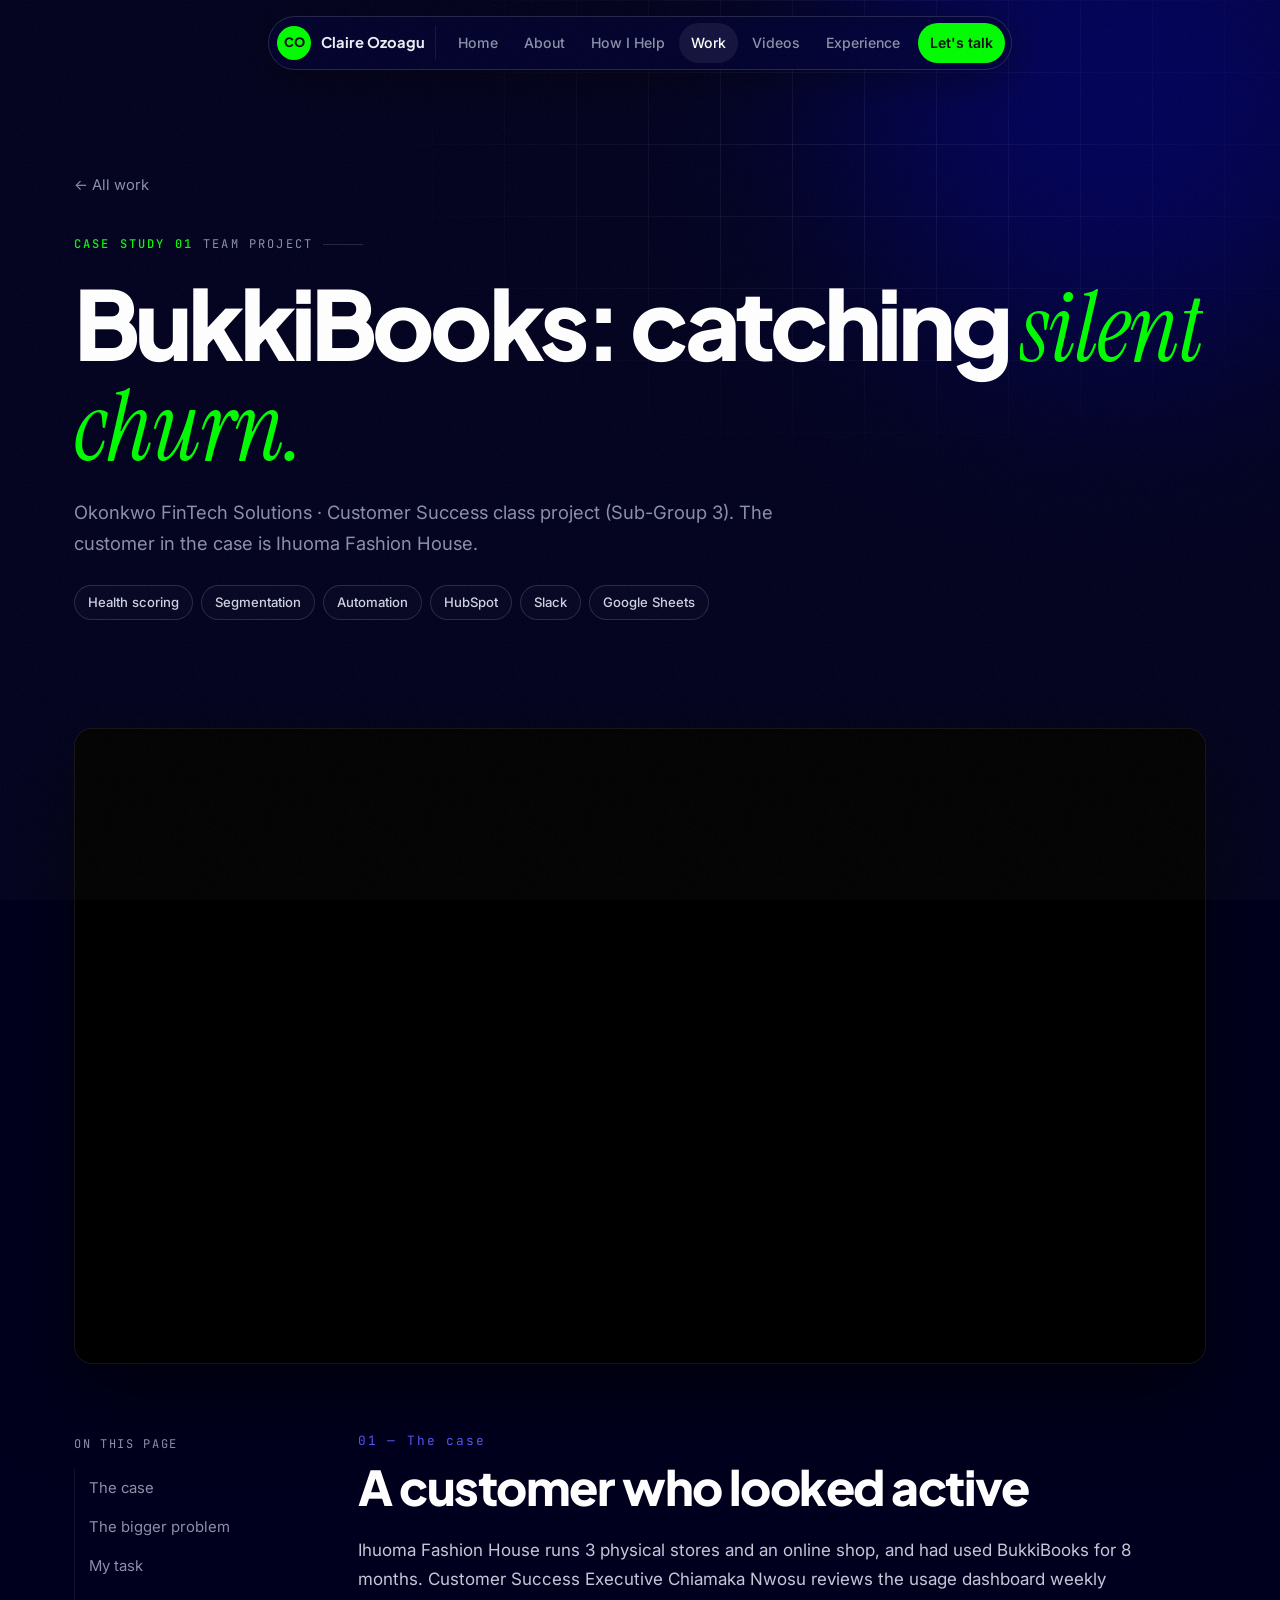
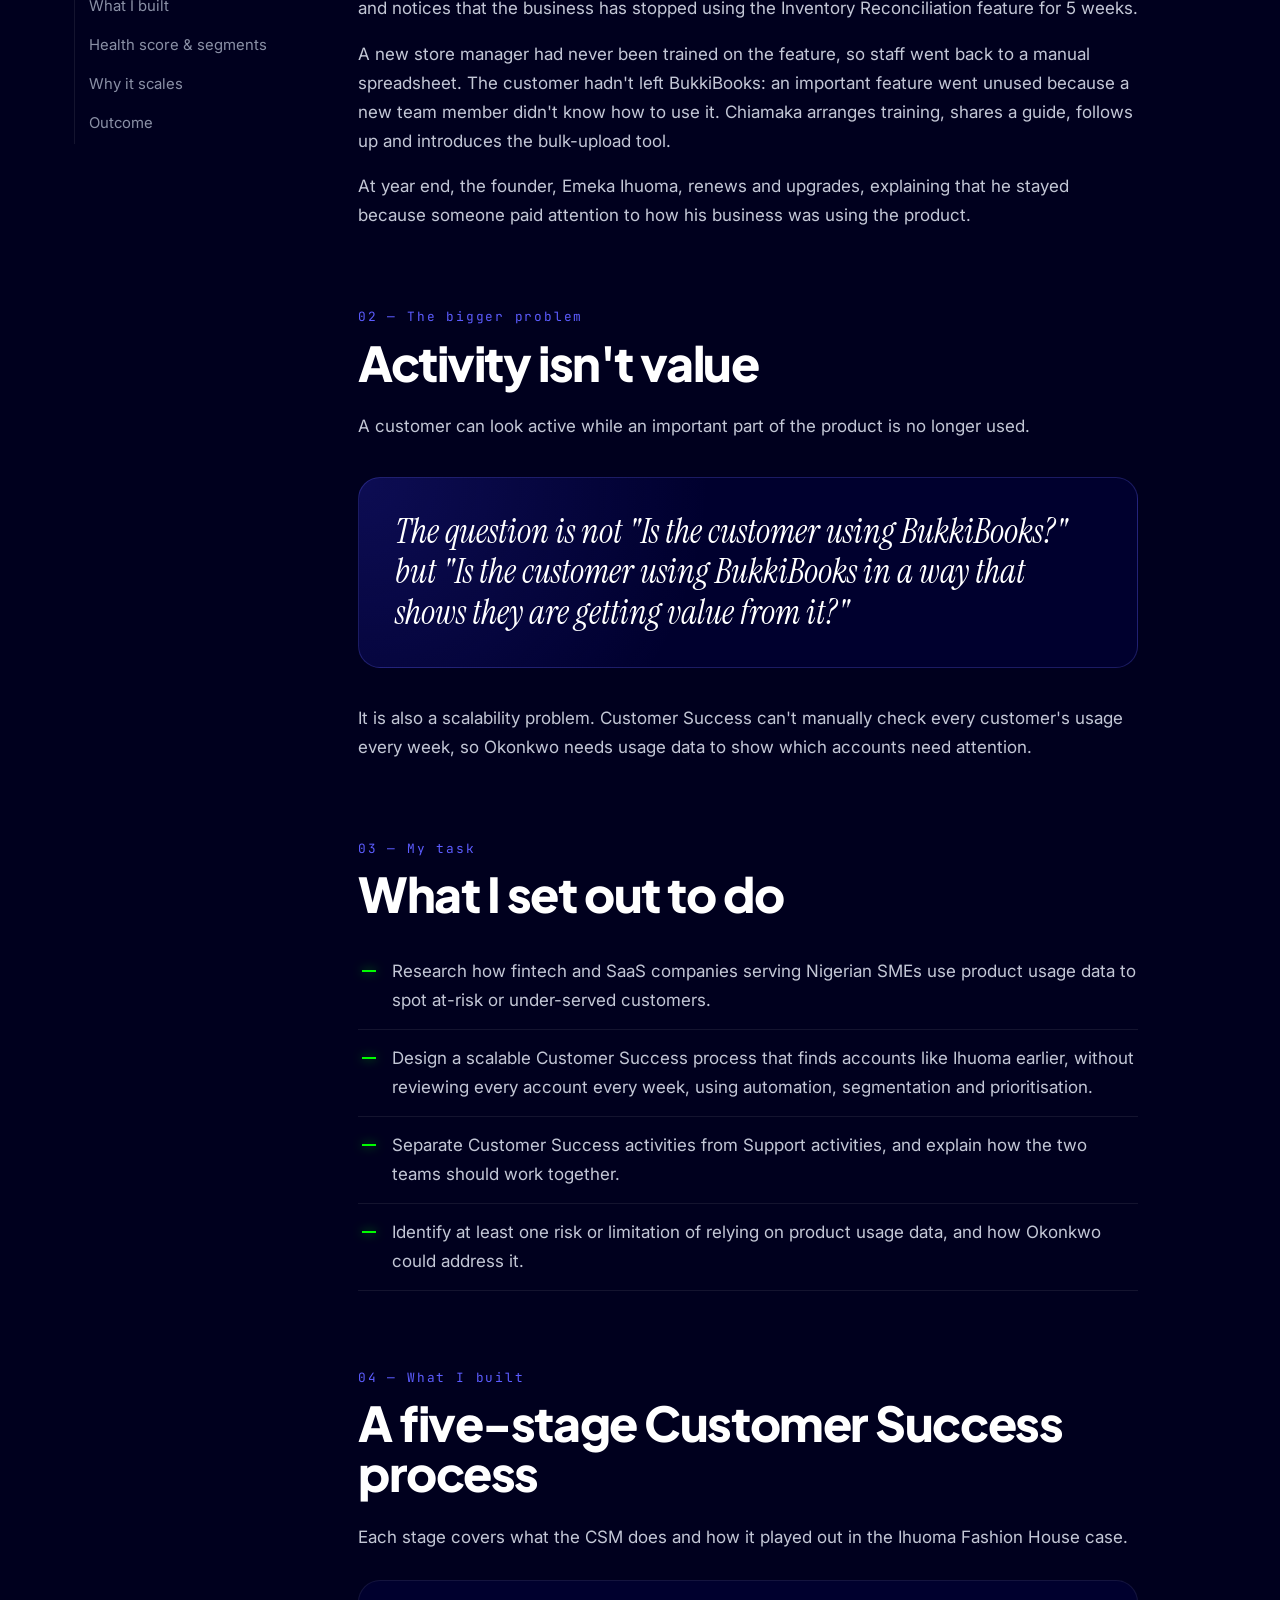
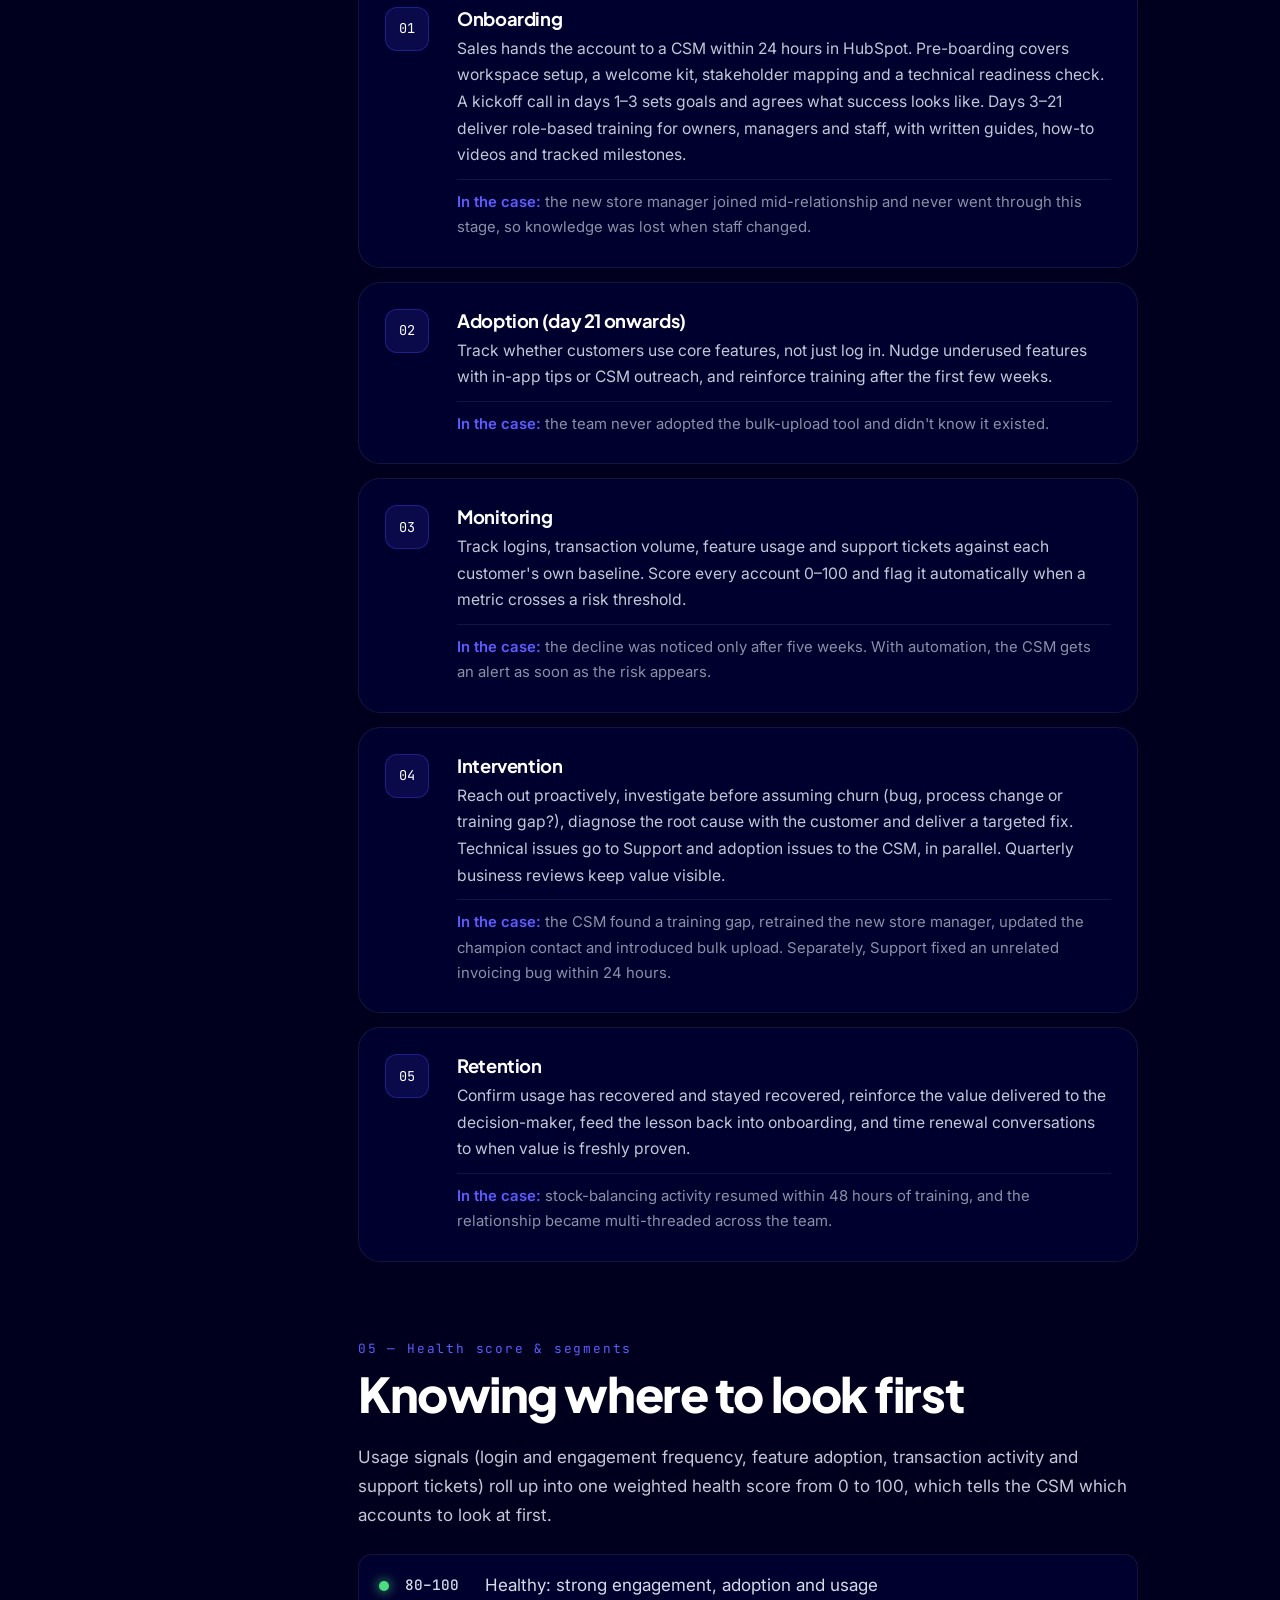
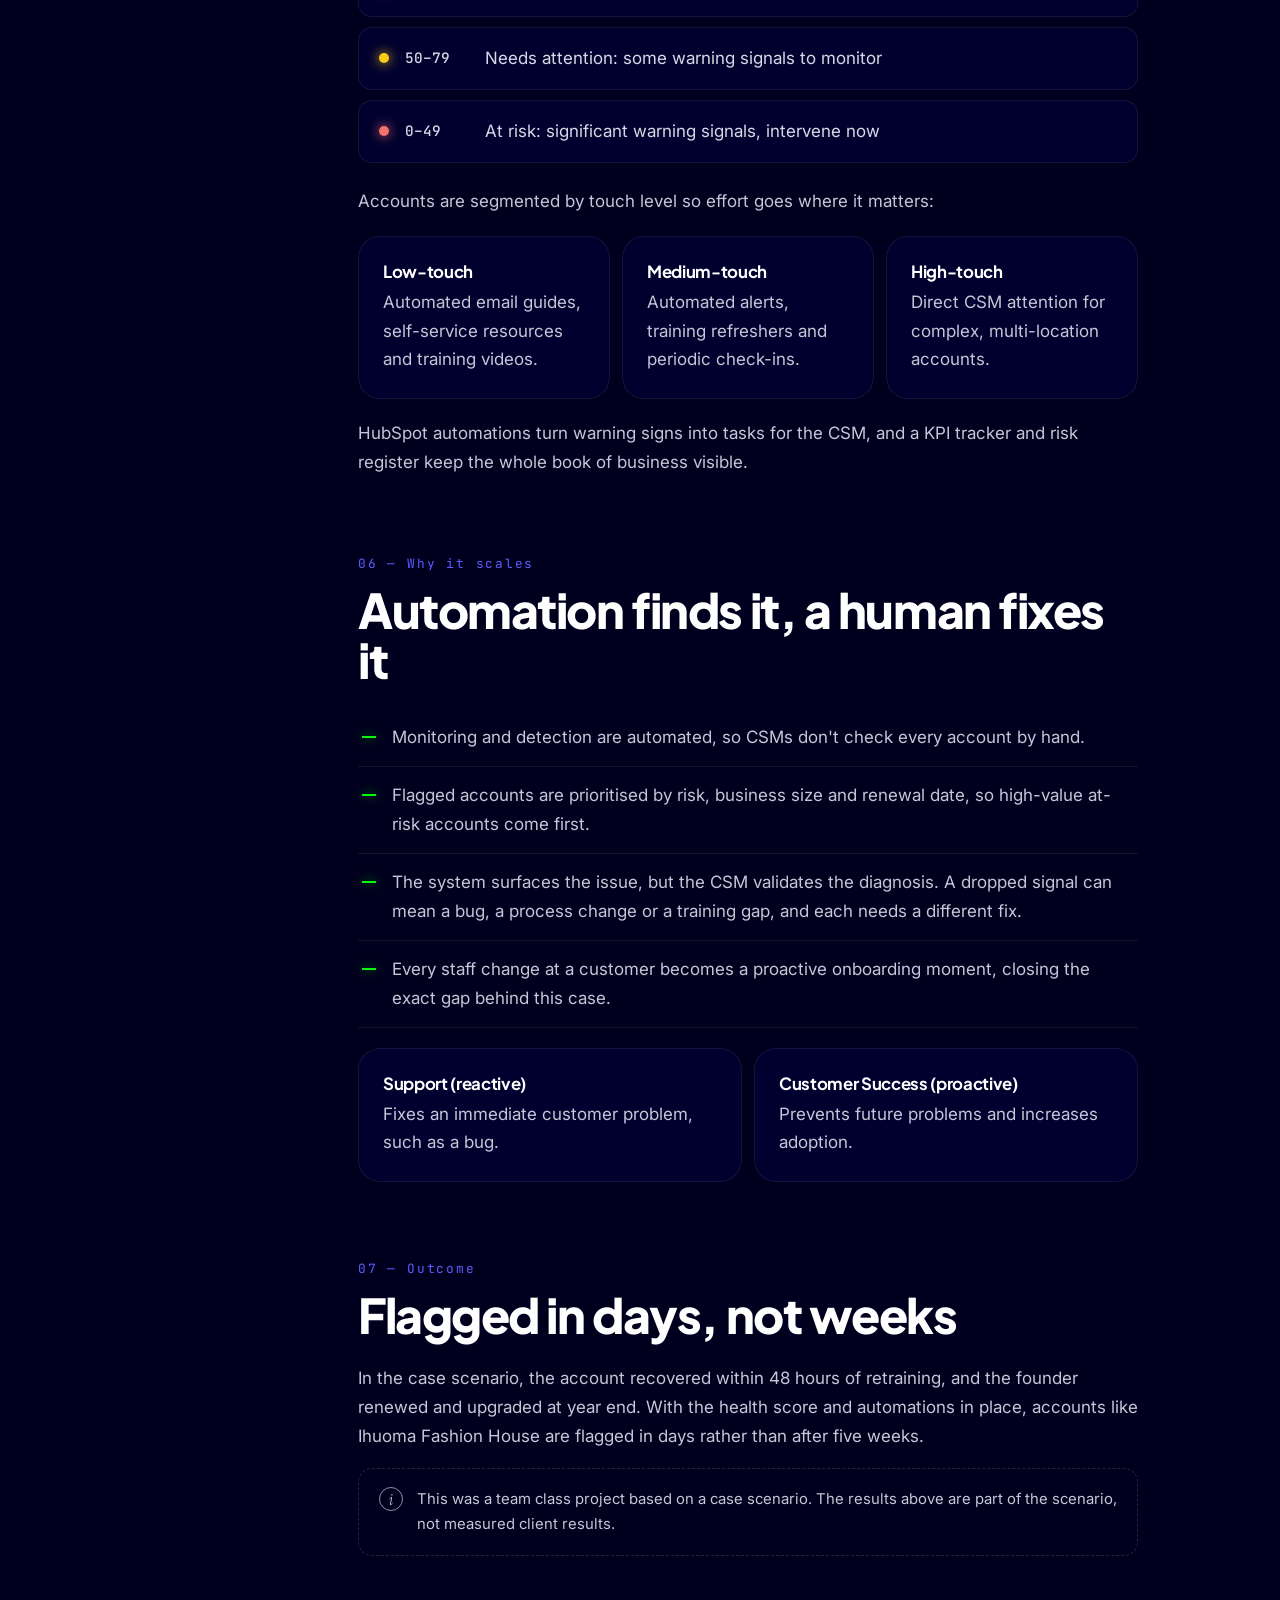
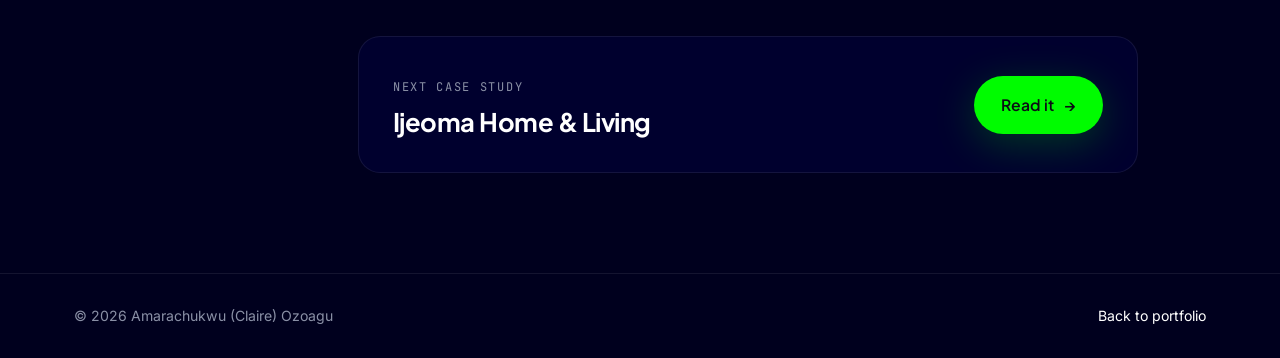
==== bukkibooks.html @ 57f70a0b "Add files via upload" ====
<!DOCTYPE html>
<html lang="en">
<head>
  <meta charset="utf-8">
  <meta name="viewport" content="width=device-width, initial-scale=1">
  <title>BukkiBooks Case Study | Claire Ozoagu</title>
  <meta name="description" content="How a weighted health score, segmentation and HubSpot automations catch silent churn earlier: a BukkiBooks Customer Success case study.">
  <meta name="theme-color" content="#00001e">
  <link rel="icon" href="data:image/svg+xml,%3Csvg xmlns='http://www.w3.org/2000/svg' viewBox='0 0 64 64'%3E%3Cdefs%3E%3ClinearGradient id='g' x1='0' x2='1'%3E%3Cstop offset='0' stop-color='%2300fc00'/%3E%3Cstop offset='1' stop-color='%2300fc00'/%3E%3C/linearGradient%3E%3C/defs%3E%3Ccircle cx='32' cy='32' r='32' fill='url(%23g)'/%3E%3Ctext x='32' y='41' font-family='Arial' font-weight='700' font-size='24' text-anchor='middle' fill='%230b0d14'%3ECO%3C/text%3E%3C/svg%3E">
  <link rel="preconnect" href="https://fonts.googleapis.com">
  <link rel="preconnect" href="https://fonts.gstatic.com" crossorigin>
  <link href="https://fonts.googleapis.com/css2?family=Inter:wght@400;500;600&family=Instrument+Serif:ital@1&family=JetBrains+Mono:wght@400;500&family=Plus+Jakarta+Sans:wght@600;700;800&display=swap" rel="stylesheet">
  <link rel="stylesheet" href="style.css">
  <script>document.documentElement.classList.add('js');</script>
</head>
<body>
<header class="site-header">
  <div class="nav-pill">
    <a class="brand" href="index.html"><span class="brand-mark">CO</span><span class="brand-name">Claire Ozoagu</span></a>
    <button class="nav-toggle" aria-label="Open menu" aria-expanded="false"><span></span><span></span><span></span></button>
    <nav class="site-nav" aria-label="Main">
      <a href="index.html#home">Home</a>
      <a href="index.html#about">About</a>
      <a href="index.html#services">How I Help</a>
      <a class="active" href="index.html#work">Work</a>
      <a href="index.html#videos">Videos</a>
      <a href="index.html#experience">Experience</a>
      <a class="nav-cta" href="index.html#contact">Let's talk</a>
    </nav>
  </div>
</header>

<main>
<section class="cs-hero">
  <div class="hero-grid"></div>
  <span class="glow blue"></span>
  <div class="container">
    <a class="back" href="index.html#work">← All work</a>
    <span class="kicker" style="display:flex"><b>Case study 01</b> Team project</span>
    <h1>BukkiBooks: catching <em>silent churn.</em></h1>
    <p class="lead">Okonkwo FinTech Solutions · Customer Success class project (Sub-Group 3). The customer in the case is Ihuoma Fashion House.</p>
    <ul class="chips"><li>Health scoring</li><li>Segmentation</li><li>Automation</li><li>HubSpot</li><li>Slack</li><li>Google Sheets</li></ul>
  </div>
</section>

<section class="cs-main">
  <div class="container">
    <div class="cs-video reveal">
      <div class="video" data-video="bukkibooks"><a href="https://drive.google.com/file/d/1_bhiPb22aqJa0HzD7v4mmFnmR2TUX2sP/view">Watch the video</a></div>
    </div>

    <div class="cs-layout">
      <aside class="cs-toc">
        <span class="mono">On this page</span>
        <a href="#case">The case</a>
        <a href="#problem">The bigger problem</a>
        <a href="#task">My task</a>
        <a href="#process">What I built</a>
        <a href="#health">Health score &amp; segments</a>
        <a href="#scale">Why it scales</a>
        <a href="#outcome">Outcome</a>
      </aside>

      <div class="cs-body">
        <section id="case" class="reveal">
          <h2><span class="n">01 — The case</span>A customer who looked active</h2>
          <p>Ihuoma Fashion House runs 3 physical stores and an online shop, and had used BukkiBooks for 8 months. Customer Success Executive Chiamaka Nwosu reviews the usage dashboard weekly and notices that the business has stopped using the Inventory Reconciliation feature for 5 weeks.</p>
          <p>A new store manager had never been trained on the feature, so staff went back to a manual spreadsheet. The customer hadn't left BukkiBooks: an important feature went unused because a new team member didn't know how to use it. Chiamaka arranges training, shares a guide, follows up and introduces the bulk-upload tool.</p>
          <p>At year end, the founder, Emeka Ihuoma, renews and upgrades, explaining that he stayed because someone paid attention to how his business was using the product.</p>
        </section>

        <section id="problem" class="reveal">
          <h2><span class="n">02 — The bigger problem</span>Activity isn't value</h2>
          <p>A customer can look active while an important part of the product is no longer used.</p>
          <div class="pull">The question is not "Is the customer using BukkiBooks?" but "Is the customer using BukkiBooks in a way that shows they are getting value from it?"</div>
          <p>It is also a scalability problem. Customer Success can't manually check every customer's usage every week, so Okonkwo needs usage data to show which accounts need attention.</p>
        </section>

        <section id="task" class="reveal">
          <h2><span class="n">03 — My task</span>What I set out to do</h2>
          <ul>
            <li>Research how fintech and SaaS companies serving Nigerian SMEs use product usage data to spot at-risk or under-served customers.</li>
            <li>Design a scalable Customer Success process that finds accounts like Ihuoma earlier, without reviewing every account every week, using automation, segmentation and prioritisation.</li>
            <li>Separate Customer Success activities from Support activities, and explain how the two teams should work together.</li>
            <li>Identify at least one risk or limitation of relying on product usage data, and how Okonkwo could address it.</li>
          </ul>
        </section>

        <section id="process" class="reveal">
          <h2><span class="n">04 — What I built</span>A five-stage Customer Success process</h2>
          <p>Each stage covers what the CSM does and how it played out in the Ihuoma Fashion House case.</p>
          <div class="steps-v">
            <div class="card"><span class="num">01</span><div>
              <h3>Onboarding</h3>
              <p>Sales hands the account to a CSM within 24 hours in HubSpot. Pre-boarding covers workspace setup, a welcome kit, stakeholder mapping and a technical readiness check. A kickoff call in days 1–3 sets goals and agrees what success looks like. Days 3–21 deliver role-based training for owners, managers and staff, with written guides, how-to videos and tracked milestones.</p>
              <p class="applied"><b>In the case:</b> the new store manager joined mid-relationship and never went through this stage, so knowledge was lost when staff changed.</p>
            </div></div>
            <div class="card"><span class="num">02</span><div>
              <h3>Adoption (day 21 onwards)</h3>
              <p>Track whether customers use core features, not just log in. Nudge underused features with in-app tips or CSM outreach, and reinforce training after the first few weeks.</p>
              <p class="applied"><b>In the case:</b> the team never adopted the bulk-upload tool and didn't know it existed.</p>
            </div></div>
            <div class="card"><span class="num">03</span><div>
              <h3>Monitoring</h3>
              <p>Track logins, transaction volume, feature usage and support tickets against each customer's own baseline. Score every account 0–100 and flag it automatically when a metric crosses a risk threshold.</p>
              <p class="applied"><b>In the case:</b> the decline was noticed only after five weeks. With automation, the CSM gets an alert as soon as the risk appears.</p>
            </div></div>
            <div class="card"><span class="num">04</span><div>
              <h3>Intervention</h3>
              <p>Reach out proactively, investigate before assuming churn (bug, process change or training gap?), diagnose the root cause with the customer and deliver a targeted fix. Technical issues go to Support and adoption issues to the CSM, in parallel. Quarterly business reviews keep value visible.</p>
              <p class="applied"><b>In the case:</b> the CSM found a training gap, retrained the new store manager, updated the champion contact and introduced bulk upload. Separately, Support fixed an unrelated invoicing bug within 24 hours.</p>
            </div></div>
            <div class="card"><span class="num">05</span><div>
              <h3>Retention</h3>
              <p>Confirm usage has recovered and stayed recovered, reinforce the value delivered to the decision-maker, feed the lesson back into onboarding, and time renewal conversations to when value is freshly proven.</p>
              <p class="applied"><b>In the case:</b> stock-balancing activity resumed within 48 hours of training, and the relationship became multi-threaded across the team.</p>
            </div></div>
          </div>
        </section>

        <section id="health" class="reveal">
          <h2><span class="n">05 — Health score &amp; segments</span>Knowing where to look first</h2>
          <p>Usage signals (login and engagement frequency, feature adoption, transaction activity and support tickets) roll up into one weighted health score from 0 to 100, which tells the CSM which accounts to look at first.</p>
          <div class="bands">
            <div class="band g"><i></i><b>80–100</b>Healthy: strong engagement, adoption and usage</div>
            <div class="band y"><i></i><b>50–79</b>Needs attention: some warning signals to monitor</div>
            <div class="band r"><i></i><b>0–49</b>At risk: significant warning signals, intervene now</div>
          </div>
          <p>Accounts are segmented by touch level so effort goes where it matters:</p>
          <div class="grid-3">
            <div class="card"><h3>Low-touch</h3><p>Automated email guides, self-service resources and training videos.</p></div>
            <div class="card"><h3>Medium-touch</h3><p>Automated alerts, training refreshers and periodic check-ins.</p></div>
            <div class="card"><h3>High-touch</h3><p>Direct CSM attention for complex, multi-location accounts.</p></div>
          </div>
          <p>HubSpot automations turn warning signs into tasks for the CSM, and a KPI tracker and risk register keep the whole book of business visible.</p>
        </section>

        <section id="scale" class="reveal">
          <h2><span class="n">06 — Why it scales</span>Automation finds it, a human fixes it</h2>
          <ul>
            <li>Monitoring and detection are automated, so CSMs don't check every account by hand.</li>
            <li>Flagged accounts are prioritised by risk, business size and renewal date, so high-value at-risk accounts come first.</li>
            <li>The system surfaces the issue, but the CSM validates the diagnosis. A dropped signal can mean a bug, a process change or a training gap, and each needs a different fix.</li>
            <li>Every staff change at a customer becomes a proactive onboarding moment, closing the exact gap behind this case.</li>
          </ul>
          <div class="grid-3">
            <div class="card"><h3>Support (reactive)</h3><p>Fixes an immediate customer problem, such as a bug.</p></div>
            <div class="card"><h3>Customer Success (proactive)</h3><p>Prevents future problems and increases adoption.</p></div>
          </div>
        </section>

        <section id="outcome" class="reveal">
          <h2><span class="n">07 — Outcome</span>Flagged in days, not weeks</h2>
          <p>In the case scenario, the account recovered within 48 hours of retraining, and the founder renewed and upgraded at year end. With the health score and automations in place, accounts like Ihuoma Fashion House are flagged in days rather than after five weeks.</p>
          <p class="honest">This was a team class project based on a case scenario. The results above are part of the scenario, not measured client results.</p>
        </section>

        <a class="card next reveal" href="ijeoma-home-and-living.html">
          <div><span class="mono">Next case study</span><h3>Ijeoma Home &amp; Living</h3></div>
          <span class="btn btn-primary">Read it <span class="arrow">→</span></span>
        </a>
      </div>
    </div>
  </div>
</section>
</main>

<footer class="site-footer" style="margin-top:100px">
  <div class="container">
    <span>© <span id="year">2026</span> Amarachukwu (Claire) Ozoagu</span>
    <a href="index.html">Back to portfolio</a>
  </div>
</footer>
<script src="config.js"></script>
<script src="site.js"></script>
</body>
</html>
---- style.css ----
/* Claire Ozoagu — Customer Success portfolio
   Design: "Midnight Editorial" — dark only, royal blue glow with lemon green accents, editorial serif accents */

:root {
  --bg: #00001e;
  --surface: #00002e;
  --raised: #00003d;
  --royal: #0000b0;
  --navy: #000070;
  --line: rgba(255, 255, 255, 0.08);
  --line-strong: rgba(255, 255, 255, 0.14);
  --text: #eceef5;
  --muted: #8a90a6;
  --blue: #5c5cff;
  --lime: #00fc00;
  --lime-deep: #00fc00;
  --green: #4ade80;
  --grad: linear-gradient(100deg, #00fc00 0%, #00fc00 100%);
  --grad-line: linear-gradient(90deg, #5c5cff, #00fc00);
  --radius: 22px;
  --max: 1180px;
  --sans: "Plus Jakarta Sans", system-ui, -apple-system, "Segoe UI", sans-serif;
  --serif: "Instrument Serif", Georgia, serif;
  --body: "Inter", system-ui, -apple-system, "Segoe UI", sans-serif;
  --mono: "JetBrains Mono", ui-monospace, monospace;
}

* { box-sizing: border-box; }
html { scroll-behavior: smooth; scroll-padding-top: 96px; background: var(--bg); }
body {
  margin: 0; background: var(--bg); color: var(--text);
  font-family: var(--body); font-size: 17px; line-height: 1.7;
  -webkit-font-smoothing: antialiased; overflow-x: hidden;
}
/* film grain */
body::after {
  content: ""; position: fixed; inset: 0; pointer-events: none; z-index: 100; opacity: .05;
  background-image: url("data:image/svg+xml,%3Csvg xmlns='http://www.w3.org/2000/svg' width='160' height='160'%3E%3Cfilter id='n'%3E%3CfeTurbulence type='fractalNoise' baseFrequency='.9' numOctaves='3' stitchTiles='stitch'/%3E%3C/filter%3E%3Crect width='100%25' height='100%25' filter='url(%23n)'/%3E%3C/svg%3E");
}
img { max-width: 100%; display: block; }
a { color: inherit; }
::selection { background: rgba(70,70,255,.45); color: #fff; }
h1, h2, h3, h4 { font-family: var(--sans); color: #fff; margin: 0 0 .5em; letter-spacing: -0.03em; line-height: 1.05; font-weight: 800; }
h2 { font-size: clamp(2.3rem, 5.2vw, 4.2rem); }
h3 { font-size: 1.3rem; letter-spacing: -0.02em; line-height: 1.25; font-weight: 700; }
p { margin: 0 0 1em; }
em, .serif { font-family: var(--serif); font-style: italic; font-weight: 400; letter-spacing: -0.01em; }
h1 em, h2 em, .grad {
  background: var(--grad); -webkit-background-clip: text; background-clip: text; color: transparent;
  padding-right: .06em;
}
.container { width: 100%; max-width: var(--max); margin: 0 auto; padding: 0 24px; }
.section { padding: 120px 0; position: relative; }
.kicker {
  display: inline-flex; align-items: center; gap: 10px; font-family: var(--mono); font-size: .75rem;
  letter-spacing: .18em; text-transform: uppercase; color: var(--muted); margin-bottom: 22px;
}
.kicker b { color: var(--lime); font-weight: 500; }
.kicker::after { content: ""; width: 40px; height: 1px; background: var(--line-strong); }
.lead { font-size: 1.15rem; color: var(--muted); max-width: 640px; }
.section-head { margin-bottom: 56px; }
.skip { position: absolute; left: -999px; }
.skip:focus { left: 16px; top: 16px; background: #fff; color: #000; padding: 8px 12px; z-index: 200; }

/* glows */
.glow { position: absolute; border-radius: 50%; filter: blur(110px); pointer-events: none; z-index: 0; opacity: .55; }
.glow.blue { background: #0000b0; }
.glow.violet { background: #000070; }
.section > .container, .hero > .container, .cs-hero > .container { position: relative; z-index: 1; }

/* ---------- Nav (floating pill) ---------- */
.site-header { position: fixed; top: 16px; left: 0; right: 0; z-index: 60; pointer-events: none; }
.nav-pill {
  pointer-events: auto; margin: 0 auto; width: max-content; max-width: calc(100% - 32px);
  display: flex; align-items: center; gap: 6px; padding: 6px 6px 6px 8px;
  background: rgba(0, 0, 46, .72); backdrop-filter: blur(16px) saturate(140%); -webkit-backdrop-filter: blur(16px) saturate(140%);
  border: 1px solid var(--line-strong); border-radius: 999px; box-shadow: 0 10px 40px rgba(0,0,0,.4);
}
.brand { display: flex; align-items: center; gap: 10px; text-decoration: none; padding-right: 10px; margin-right: 4px; border-right: 1px solid var(--line); }
.brand-mark {
  width: 34px; height: 34px; border-radius: 50%; background: var(--grad); color: #0b0d14;
  display: grid; place-items: center; font-family: var(--sans); font-weight: 800; font-size: .8rem; letter-spacing: 0;
}
.brand-name { font-family: var(--sans); font-weight: 700; font-size: .92rem; white-space: nowrap; }
.site-nav { display: flex; align-items: center; gap: 2px; }
.site-nav a {
  text-decoration: none; color: var(--muted); font-size: .88rem; font-weight: 500; padding: 8px 12px; border-radius: 999px;
  transition: color .2s, background .2s; white-space: nowrap;
}
.site-nav a:hover { color: #fff; }
.site-nav a.active { color: #fff; background: rgba(255,255,255,.07); }
.site-nav a.nav-cta { background: var(--grad); color: #0b0d14; font-weight: 600; margin-left: 4px; }
.nav-toggle { display: none; background: none; border: 0; color: #fff; padding: 8px 10px; cursor: pointer; }
.nav-toggle span { display: block; width: 20px; height: 1.5px; background: #fff; margin: 5px 0; transition: transform .25s, opacity .25s; }
.nav-toggle[aria-expanded="true"] span:nth-child(1) { transform: translateY(6.5px) rotate(45deg); }
.nav-toggle[aria-expanded="true"] span:nth-child(2) { opacity: 0; }
.nav-toggle[aria-expanded="true"] span:nth-child(3) { transform: translateY(-6.5px) rotate(-45deg); }

@media (max-width: 1020px) {
  .nav-pill { width: calc(100% - 32px); justify-content: space-between; }
  .brand { border-right: 0; }
  .nav-toggle { display: block; }
  .site-nav {
    position: fixed; inset: 0; z-index: -1; background: rgba(0,0,30,.97);
    flex-direction: column; align-items: flex-start; justify-content: center; gap: 4px; padding: 90px 32px 40px;
    opacity: 0; visibility: hidden; transition: opacity .25s, visibility .25s;
  }
  .site-nav.open { opacity: 1; visibility: visible; }
  .site-nav a { font-family: var(--sans); font-size: 1.9rem; font-weight: 700; color: #fff; padding: 6px 0; letter-spacing: -0.02em; }
  .site-nav a.active { background: none; }
  .site-nav a.nav-cta { margin: 20px 0 0; font-size: 1.05rem; padding: 14px 26px; }
}

/* ---------- Buttons ---------- */
.btn {
  display: inline-flex; align-items: center; gap: 10px; padding: 15px 26px; border-radius: 999px;
  font-family: var(--sans); font-weight: 600; font-size: .98rem; text-decoration: none; cursor: pointer;
  transition: transform .2s, box-shadow .25s, background .25s, border-color .25s; border: 1px solid transparent;
}
.btn:hover { transform: translateY(-2px); }
.btn-primary { background: var(--grad); color: #0b0d14; box-shadow: 0 10px 40px rgba(0,252,0,.22); }
.btn-primary:hover { box-shadow: 0 14px 50px rgba(0,252,0,.38); }
.btn-ghost { border-color: var(--line-strong); color: #fff; background: rgba(255,255,255,.03); }
.btn-ghost:hover { border-color: rgba(255,255,255,.35); background: rgba(255,255,255,.06); }
.btn .arrow { transition: transform .2s; }
.btn:hover .arrow { transform: translateX(3px); }
.btn-row { display: flex; flex-wrap: wrap; gap: 12px; }

/* ---------- Glass card ---------- */
.card {
  position: relative; background: var(--surface); border: 1px solid var(--line); border-radius: var(--radius);
  padding: 30px; overflow: hidden; isolation: isolate; transition: border-color .3s, transform .3s;
}
.card::before { /* spotlight that follows the mouse */
  content: ""; position: absolute; inset: 0; z-index: -1; opacity: 0; transition: opacity .3s;
  background: radial-gradient(420px circle at var(--mx, 50%) var(--my, 50%), rgba(70,70,255,.13), transparent 60%);
}
.card:hover::before { opacity: 1; }
.card:hover { border-color: rgba(110,110,255,.28); }
.card p { color: var(--muted); }
.card p:last-child { margin-bottom: 0; }
.mono { font-family: var(--mono); font-size: .75rem; letter-spacing: .14em; text-transform: uppercase; color: var(--muted); }

/* ---------- Hero ---------- */
.hero { min-height: 100vh; display: flex; align-items: center; padding: 150px 0 90px; position: relative; overflow: hidden; }
.hero .glow.blue { width: 620px; height: 620px; top: -160px; right: -120px; opacity: .45; }
.hero .glow.violet { width: 460px; height: 460px; bottom: -200px; left: -160px; opacity: .3; }
.hero-grid {
  position: absolute; inset: 0; z-index: 0; pointer-events: none;
  background-image: linear-gradient(var(--line) 1px, transparent 1px), linear-gradient(90deg, var(--line) 1px, transparent 1px);
  background-size: 72px 72px;
  mask-image: radial-gradient(ellipse 70% 60% at 50% 35%, #000 20%, transparent 75%);
  -webkit-mask-image: radial-gradient(ellipse 70% 60% at 50% 35%, #000 20%, transparent 75%);
}
.status {
  display: inline-flex; align-items: center; gap: 10px; padding: 7px 16px 7px 12px; border-radius: 999px;
  border: 1px solid var(--line-strong); background: rgba(255,255,255,.03); font-size: .88rem; color: var(--text); margin-bottom: 34px;
}
.status i { width: 8px; height: 8px; border-radius: 50%; background: var(--lime); animation: pulse 2.2s infinite; }
@keyframes pulse { 0% { box-shadow: 0 0 0 0 rgba(0,252,0,.55); } 70% { box-shadow: 0 0 0 10px rgba(0,252,0,0); } 100% { box-shadow: 0 0 0 0 rgba(0,252,0,0); } }
.hero .first-name { font-family: var(--mono); font-size: .8rem; letter-spacing: .3em; text-transform: uppercase; color: var(--muted); display: block; margin-bottom: 10px; }
.hero h1 { font-size: clamp(3.4rem, 10vw, 8rem); letter-spacing: -0.05em; line-height: .92; margin-bottom: 28px; }
.hero .role { font-family: var(--sans); font-weight: 600; color: #fff; font-size: clamp(1rem, 2vw, 1.2rem); margin-bottom: 18px; }
.hero .role span { color: var(--muted); font-weight: 400; margin: 0 8px; }
.hero .headline { font-family: var(--sans); font-size: clamp(1.4rem, 3vw, 2.2rem); font-weight: 600; letter-spacing: -0.025em; line-height: 1.2; color: #d6d9e6; max-width: 820px; margin-bottom: 40px; }
.hero .headline em { font-size: 1.08em; background: var(--grad); -webkit-background-clip: text; background-clip: text; color: transparent; }
.hero-stats { margin-top: 80px; display: grid; grid-template-columns: repeat(4, 1fr); border-top: 1px solid var(--line); }
.hero-stats div { padding: 24px 20px 0 0; }
.hero-stats b { font-family: var(--sans); font-size: 2rem; font-weight: 800; letter-spacing: -0.03em; display: block; color: #fff; }
.hero-stats span { color: var(--muted); font-size: .9rem; line-height: 1.4; display: block; }
@media (max-width: 760px) { .hero-stats { grid-template-columns: repeat(2, 1fr); row-gap: 8px; margin-top: 56px; } }

/* ---------- About bento ---------- */
.bento { display: grid; grid-template-columns: repeat(6, 1fr); gap: 16px; }
.bento .story { grid-column: span 4; grid-row: span 2; padding: 40px; }
.bento .quote-card { grid-column: span 2; grid-row: span 2; display: flex; flex-direction: column; justify-content: space-between; gap: 30px; background: linear-gradient(160deg, #0000b0 0%, #00002e 80%); }
.bento .focus { grid-column: span 2; }
.story h2 { font-size: clamp(2rem, 4vw, 3.2rem); }
.story p { font-size: 1.05rem; }
.story p.big { color: var(--text); font-size: 1.2rem; line-height: 1.6; }
.quote-card blockquote { margin: 0; font-family: var(--serif); font-style: italic; font-size: clamp(1.9rem, 3vw, 2.6rem); line-height: 1.1; color: #fff; }
.quote-card blockquote span { display: block; background: var(--grad); -webkit-background-clip: text; background-clip: text; color: transparent; }
.focus .icon { width: 44px; height: 44px; border-radius: 12px; display: grid; place-items: center; background: rgba(70,70,255,.12); border: 1px solid rgba(70,70,255,.3); color: var(--blue); margin-bottom: 18px; }
.focus .icon svg { width: 22px; height: 22px; }
.focus h3 { margin-bottom: 6px; }
@media (max-width: 960px) {
  .bento { grid-template-columns: 1fr 1fr; }
  .bento .story { grid-column: span 2; grid-row: auto; }
  .bento .quote-card { grid-column: span 2; grid-row: auto; min-height: 220px; }
  .bento .focus { grid-column: span 2; }
}
@media (max-width: 600px) { .bento .story { padding: 28px; } }

/* ---------- Proof ---------- */
.proof .glow.blue { width: 520px; height: 520px; left: 30%; top: 10%; opacity: .22; }
.numbers { display: grid; grid-template-columns: repeat(4, 1fr); border: 1px solid var(--line); border-radius: var(--radius); background: rgba(0,0,46,.6); overflow: hidden; }
.numbers > div { padding: 40px 30px; border-right: 1px solid var(--line); }
.numbers > div:last-child { border-right: 0; }
.numbers b { display: block; font-family: var(--sans); font-weight: 800; letter-spacing: -0.05em; font-size: clamp(3.4rem, 6vw, 5rem); line-height: 1; background: var(--grad); -webkit-background-clip: text; background-clip: text; color: transparent; margin-bottom: 18px; padding-right: .05em; }
.numbers .what { color: #fff; font-weight: 500; line-height: 1.45; display: block; }
.numbers small { display: block; margin-top: 14px; font-family: var(--mono); font-size: .7rem; letter-spacing: .12em; text-transform: uppercase; color: var(--muted); }
@media (max-width: 900px) {
  .numbers { grid-template-columns: 1fr 1fr; }
  .numbers > div:nth-child(2) { border-right: 0; }
  .numbers > div:nth-child(-n+2) { border-bottom: 1px solid var(--line); }
}
@media (max-width: 480px) {
  .numbers { grid-template-columns: 1fr; }
  .numbers > div { border-right: 0; border-bottom: 1px solid var(--line); padding: 30px 24px; }
  .numbers > div:last-child { border-bottom: 0; }
}

/* ---------- Work ---------- */
.work-list { display: grid; gap: 20px; }
.feature { padding: 0; display: grid; grid-template-columns: 300px 1fr; }
.feature-side {
  padding: 40px 34px; border-right: 1px solid var(--line); position: relative; overflow: hidden;
  background: radial-gradient(400px circle at 0% 0%, rgba(0,0,176,.7), transparent 70%);
  display: flex; flex-direction: column;
}
.feature-side .idx { font-family: var(--sans); font-weight: 800; font-size: 6.5rem; line-height: .8; letter-spacing: -0.06em; color: transparent; -webkit-text-stroke: 1px rgba(255,255,255,.25); margin-bottom: auto; }
.feature-side .tag { font-family: var(--mono); font-size: .7rem; letter-spacing: .14em; text-transform: uppercase; color: var(--blue); margin: 30px 0 10px; display: block; }
.feature-side h3 { font-size: 2rem; letter-spacing: -0.035em; line-height: 1.05; margin-bottom: 10px; }
.feature-side p { color: var(--muted); margin: 0; }
.feature-main { padding: 40px 38px; display: flex; flex-direction: column; }
.cols { display: grid; grid-template-columns: 1fr 1fr; gap: 30px; margin-bottom: 26px; }
.cols .mono { display: block; margin-bottom: 10px; color: var(--blue); }
.cols p { color: #c3c7d6; font-size: 1rem; margin: 0; }
.chips { display: flex; flex-wrap: wrap; gap: 8px; list-style: none; padding: 0; margin: 0 0 28px; }
.chips li, .chip { font-size: .82rem; font-weight: 500; color: #cfd3e3; border: 1px solid var(--line-strong); border-radius: 999px; padding: 5px 13px; background: rgba(255,255,255,.02); }
.feature-main .btn-row { margin-top: auto; }
@media (max-width: 900px) {
  .feature { grid-template-columns: 1fr; }
  .feature-side { border-right: 0; border-bottom: 1px solid var(--line); padding: 30px 26px; }
  .feature-side .idx { font-size: 4.5rem; }
  .feature-main { padding: 30px 26px; }
  .cols { grid-template-columns: 1fr; gap: 20px; }
}
.soon-row { display: grid; grid-template-columns: 1fr 1fr; gap: 20px; }
@media (max-width: 760px) { .soon-row { grid-template-columns: 1fr; } }
.soon { background: transparent; border: 1px dashed var(--line-strong); display: flex; gap: 22px; align-items: center; }
.soon .idx { font-family: var(--sans); font-weight: 800; font-size: 3.4rem; line-height: 1; letter-spacing: -0.05em; color: transparent; -webkit-text-stroke: 1px rgba(255,255,255,.2); }
.soon h3 { margin-bottom: 4px; font-size: 1.15rem; }
.soon p { margin: 0; font-size: .95rem; }

/* ---------- Videos ---------- */
.cinema .glow.violet { width: 600px; height: 400px; left: 50%; top: 30%; transform: translateX(-50%); opacity: .2; }
.videos { display: grid; grid-template-columns: 1fr 1fr; gap: 24px; }
@media (max-width: 860px) { .videos { grid-template-columns: 1fr; } }
.video-card { padding: 12px; }
.video { position: relative; aspect-ratio: 16 / 9; border-radius: 14px; overflow: hidden; background: #000; border: 1px solid var(--line); }
.video iframe { position: absolute; inset: 0; width: 100%; height: 100%; border: 0; }
.video > a { position: absolute; inset: 0; display: grid; place-items: center; color: var(--muted); text-decoration: none; }
.video-soon { position: absolute; inset: 0; display: grid; place-items: center; color: var(--muted); }
.video-meta { padding: 20px 12px 10px; display: flex; justify-content: space-between; gap: 16px; align-items: flex-end; flex-wrap: wrap; }
.video-meta h3 { margin: 0 0 4px; font-size: 1.15rem; }
.video-meta p { margin: 0; font-size: .95rem; }
.video-meta a { color: var(--blue); font-weight: 600; font-size: .9rem; text-decoration: none; white-space: nowrap; }
.video-meta a:hover { color: var(--lime); }

/* ---------- Process ---------- */
.track { display: grid; grid-template-columns: repeat(5, 1fr); gap: 16px; position: relative; }
.track::before { content: ""; position: absolute; top: 27px; left: 28px; right: 28px; height: 1px; background: linear-gradient(90deg, var(--blue), var(--lime-deep), transparent); opacity: .7; }
.track .step { position: relative; }
.track .dot { width: 56px; height: 56px; border-radius: 50%; display: grid; place-items: center; background: var(--bg); border: 1px solid rgba(70,70,255,.5); font-family: var(--mono); font-size: .85rem; color: #fff; margin-bottom: 24px; position: relative; box-shadow: 0 0 30px rgba(70,70,255,.25); }
.track .step:last-child .dot { background: var(--grad); border: 0; color: #0b0d14; }
.track h3 { font-size: 1.15rem; margin-bottom: 6px; }
.track p { color: var(--muted); font-size: .95rem; margin: 0; }
@media (max-width: 900px) {
  .track { grid-template-columns: 1fr; gap: 26px; }
  .track::before { top: 28px; bottom: 28px; left: 27px; right: auto; width: 1px; height: auto; background: linear-gradient(180deg, var(--blue), var(--lime-deep), transparent); }
  .track .step { display: grid; grid-template-columns: 56px 1fr; gap: 20px; align-items: start; }
  .track .dot { margin: 0; }
}
.motto { margin: 80px auto 0; text-align: center; font-family: var(--sans); font-weight: 700; font-size: clamp(1.7rem, 3.6vw, 2.8rem); letter-spacing: -0.03em; line-height: 1.15; max-width: 900px; color: #fff; }
.motto em { background: var(--grad); -webkit-background-clip: text; background-clip: text; color: transparent; }

/* ---------- Skills ---------- */
.skills-wrap { display: grid; grid-template-columns: 1.1fr 1fr; gap: 56px; }
@media (max-width: 900px) { .skills-wrap { grid-template-columns: 1fr; gap: 40px; } }
.skills-wrap > div > h3 { margin-bottom: 18px; }
.skill-list { list-style: none; margin: 0; padding: 0; display: grid; grid-template-columns: 1fr 1fr; column-gap: 28px; }
.skill-list li { display: flex; gap: 14px; align-items: baseline; padding: 14px 0; border-bottom: 1px solid var(--line); color: #fff; font-weight: 500; }
.skill-list li span { font-family: var(--mono); font-size: .72rem; color: var(--blue); }
@media (max-width: 520px) { .skill-list { grid-template-columns: 1fr; } }
.tool-group { margin-bottom: 22px; }
.tool-group .mono { display: block; margin-bottom: 10px; }
.tool-group .chips { margin: 0; }
.marquee { margin-top: 90px; border-top: 1px solid var(--line); border-bottom: 1px solid var(--line); overflow: hidden; padding: 26px 0;
  mask-image: linear-gradient(90deg, transparent, #000 12%, #000 88%, transparent); -webkit-mask-image: linear-gradient(90deg, transparent, #000 12%, #000 88%, transparent); }
.marquee-track { display: flex; gap: 56px; width: max-content; animation: marquee 40s linear infinite; }
.marquee-track span { font-family: var(--sans); font-weight: 700; font-size: clamp(1.5rem, 3vw, 2.2rem); letter-spacing: -0.03em; color: rgba(255,255,255,.22); white-space: nowrap; }
.marquee-track span:nth-child(odd) { color: rgba(255,255,255,.5); }
@keyframes marquee { to { transform: translateX(-50%); } }

/* ---------- Experience ---------- */
.exp-wrap { display: grid; grid-template-columns: 1fr 320px; gap: 40px; align-items: start; }
@media (max-width: 960px) { .exp-wrap { grid-template-columns: 1fr; } }
.roles { list-style: none; margin: 0; padding: 0; border-top: 1px solid var(--line); }
.roles li { display: grid; grid-template-columns: 190px 1fr; gap: 24px; padding: 26px 16px; border-bottom: 1px solid var(--line); transition: background .25s; }
.roles li:hover { background: rgba(255,255,255,.025); }
.roles .when { font-family: var(--mono); font-size: .75rem; letter-spacing: .08em; text-transform: uppercase; color: var(--muted); padding-top: 4px; }
.roles h3 { font-size: 1.15rem; margin-bottom: 2px; }
.roles .org { color: var(--blue); font-weight: 500; font-size: .95rem; margin-bottom: 6px; }
.roles p { color: var(--muted); margin: 0; font-size: .97rem; }
@media (max-width: 600px) { .roles li { grid-template-columns: 1fr; gap: 6px; padding: 22px 4px; } }
.side-stack { display: grid; gap: 16px; position: sticky; top: 100px; }
.side-stack h3 { margin-bottom: 4px; }
@media (max-width: 960px) { .side-stack { position: static; } }

/* ---------- Contact ---------- */
.contact { text-align: center; padding: 150px 0 130px; overflow: hidden; }
.contact .glow.blue { width: 700px; height: 420px; left: 50%; top: 50%; transform: translate(-50%, -50%); opacity: .32; }
.contact h2 { font-size: clamp(2.8rem, 8vw, 6.2rem); letter-spacing: -0.05em; line-height: .95; margin-bottom: 28px; }
.contact .lead { margin: 0 auto 40px; }
.contact .btn-row { justify-content: center; }
.contact .kicker { justify-content: center; }
.contact .kicker::before { content: ""; width: 40px; height: 1px; background: var(--line-strong); }
.contact-lines { margin-top: 44px; display: flex; flex-wrap: wrap; justify-content: center; gap: 12px 40px; color: var(--muted); font-size: .95rem; }
.contact-lines a { color: #fff; text-decoration: none; border-bottom: 1px solid var(--line-strong); }
.contact-lines a:hover { border-color: var(--blue); }

/* ---------- Footer ---------- */
.site-footer { border-top: 1px solid var(--line); padding: 30px 0; color: var(--muted); font-size: .88rem; }
.site-footer .container { display: flex; flex-wrap: wrap; justify-content: space-between; gap: 12px; }
.site-footer a { color: #fff; text-decoration: none; }

/* ---------- Case study pages ---------- */
.cs-hero { padding: 170px 0 70px; position: relative; overflow: hidden; }
.cs-hero .glow.blue { width: 560px; height: 560px; top: -200px; right: -120px; opacity: .4; }
.cs-hero .hero-grid { mask-image: radial-gradient(ellipse 60% 70% at 70% 20%, #000 10%, transparent 70%); -webkit-mask-image: radial-gradient(ellipse 60% 70% at 70% 20%, #000 10%, transparent 70%); }
.back { display: inline-flex; gap: 8px; color: var(--muted); text-decoration: none; font-size: .92rem; margin-bottom: 36px; }
.back:hover { color: #fff; }
.cs-hero h1 { font-size: clamp(2.8rem, 7.5vw, 6rem); letter-spacing: -0.05em; line-height: .95; margin-bottom: 24px; }
.cs-hero .lead { max-width: 720px; }
.cs-hero .chips { margin-top: 26px; }
.cs-video { margin-bottom: 70px; }
.cs-video .video { border-radius: 18px; box-shadow: 0 30px 80px rgba(0,0,0,.6); }
.cs-main { padding-top: 10px; }
.cs-layout { display: grid; grid-template-columns: 220px 1fr; gap: 64px; align-items: start; }
@media (max-width: 900px) { .cs-layout { grid-template-columns: 1fr; } .cs-toc { display: none; } }
.cs-toc { position: sticky; top: 110px; }
.cs-toc .mono { display: block; margin-bottom: 14px; }
.cs-toc a { display: block; text-decoration: none; color: var(--muted); font-size: .93rem; padding: 7px 0 7px 14px; border-left: 1px solid var(--line); transition: color .2s, border-color .2s; }
.cs-toc a:hover { color: #fff; border-color: var(--blue); }
.cs-body { max-width: 780px; min-width: 0; }
.cs-body section { margin-bottom: 80px; }
.cs-body h2 { font-size: clamp(2rem, 4.2vw, 3rem); }
.cs-body h2 .n { font-family: var(--mono); font-size: .8rem; letter-spacing: .14em; color: var(--blue); display: block; margin-bottom: 14px; font-weight: 400; }
.cs-body p, .cs-body li { color: #c3c7d6; }
.cs-body ul { padding: 0; list-style: none; margin: 0 0 1em; }
.cs-body ul li { position: relative; padding: 14px 0 14px 34px; border-bottom: 1px solid var(--line); margin: 0; }
.cs-body ul li::before { content: ""; position: absolute; left: 4px; top: 27px; width: 14px; height: 2px; background: var(--lime-deep); box-shadow: 0 0 10px rgba(0,252,0,.6); }
.pull {
  margin: 36px 0; padding: 34px 36px; border-radius: var(--radius); border: 1px solid rgba(110,110,255,.25);
  background: radial-gradient(500px circle at 0% 0%, rgba(70,70,255,.18), transparent 70%), var(--surface);
  font-family: var(--serif); font-style: italic; font-size: clamp(1.5rem, 3vw, 2.1rem); line-height: 1.2; color: #fff;
}
.figures { display: grid; grid-template-columns: repeat(auto-fit, minmax(140px, 1fr)); gap: 12px; margin: 30px 0; }
.figures div { background: var(--surface); border: 1px solid var(--line); border-radius: 16px; padding: 22px 20px; }
.figures b { display: block; font-family: var(--sans); font-weight: 800; font-size: 2.6rem; letter-spacing: -0.04em; line-height: 1; background: var(--grad); -webkit-background-clip: text; background-clip: text; color: transparent; margin-bottom: 10px; padding-right: .05em; }
.figures span { font-size: .87rem; color: var(--muted); line-height: 1.4; display: block; }
.steps-v { display: grid; gap: 14px; margin: 28px 0; }
.steps-v .card { display: grid; grid-template-columns: 52px 1fr; gap: 20px; padding: 26px; }
.steps-v .num { width: 44px; height: 44px; border-radius: 12px; display: grid; place-items: center; font-family: var(--mono); font-size: .85rem; color: #fff; background: rgba(70,70,255,.14); border: 1px solid rgba(70,70,255,.35); }
.steps-v h3 { margin-bottom: 6px; font-size: 1.15rem; }
.steps-v p { margin: 0 0 8px; font-size: .98rem; color: #c3c7d6; }
.steps-v .applied { color: var(--muted); font-size: .93rem; border-top: 1px solid var(--line); padding-top: 10px; margin-top: 10px; }
.steps-v .applied b { color: var(--blue); font-weight: 600; }
@media (max-width: 520px) { .steps-v .card { grid-template-columns: 1fr; gap: 14px; padding: 22px; } }
.bands { display: grid; gap: 10px; margin: 24px 0; }
.band { display: flex; gap: 16px; align-items: center; padding: 16px 20px; border-radius: 14px; background: var(--surface); border: 1px solid var(--line); color: #d6d9e6; }
.band b { font-family: var(--mono); font-size: .9rem; min-width: 64px; font-weight: 500; }
.band i { width: 10px; height: 10px; border-radius: 50%; flex: 0 0 10px; }
.band.g i { background: #4ade80; box-shadow: 0 0 12px #4ade80; }
.band.y i { background: #facc15; box-shadow: 0 0 12px #facc15; }
.band.r i { background: #f87171; box-shadow: 0 0 12px #f87171; }
.grid-3 { display: grid; grid-template-columns: repeat(auto-fit, minmax(200px, 1fr)); gap: 12px; margin: 20px 0; }
.grid-3 .card { padding: 24px; }
.grid-3 h3 { font-size: 1.05rem; margin-bottom: 6px; }
.honest { display: flex; gap: 14px; align-items: flex-start; padding: 18px 20px; border-radius: 14px; border: 1px dashed var(--line-strong); color: var(--muted); font-size: .93rem; }
.honest::before { content: "i"; flex: 0 0 22px; height: 22px; border-radius: 50%; border: 1px solid var(--muted); display: grid; place-items: center; font-family: var(--serif); font-style: italic; font-size: .9rem; }
.next { display: flex; justify-content: space-between; align-items: center; gap: 20px; flex-wrap: wrap; text-decoration: none; padding: 34px; }
.next h3 { font-size: 1.6rem; margin: 6px 0 0; }

/* ---------- Motion ---------- */
.js .reveal { opacity: 0; transform: translateY(24px); transition: opacity .8s cubic-bezier(.2,.7,.2,1), transform .8s cubic-bezier(.2,.7,.2,1); }
.js .reveal.in { opacity: 1; transform: none; }
.js .reveal.d1 { transition-delay: .08s; } .js .reveal.d2 { transition-delay: .16s; } .js .reveal.d3 { transition-delay: .24s; }
@media (prefers-reduced-motion: reduce) {
  html { scroll-behavior: auto; }
  .marquee-track, .status i { animation: none; }
  .js .reveal { opacity: 1; transform: none; transition: none; }
}

@media (max-width: 600px) {
  body { font-size: 16px; }
  .container { padding: 0 16px; }
  .section { padding: 88px 0; }
  .card { padding: 24px; }
  .hero { padding: 130px 0 70px; min-height: auto; }
  .hero .glow.blue { width: 380px; height: 380px; }
  .contact { padding: 110px 0 100px; }
  .cs-hero { padding: 130px 0 50px; }
  .pull { padding: 26px 24px; }
}

/* backdrop-filter would trap the full-screen phone menu inside the pill */
@media (max-width: 1020px) {
  .nav-pill { backdrop-filter: none; -webkit-backdrop-filter: none; background: rgba(0,0,46,.95); }
}
/* keep glows from widening the page on phones (clip keeps sticky elements working) */
html, body { overflow-x: clip; }
.section, .hero, .cs-hero { overflow-x: clip; }

/* ---------- Photo ---------- */
.hero-layout { display: grid; grid-template-columns: 1.35fr 1fr; gap: 48px; align-items: center; }
.portrait { position: relative; width: 100%; max-width: 400px; aspect-ratio: 1; margin-left: auto; }
.portrait::before { content: ""; position: absolute; inset: -18px; border-radius: 50%; background: radial-gradient(circle, rgba(0,0,176,.9), transparent 70%); filter: blur(30px); z-index: 0; }
.portrait-frame {
  position: relative; z-index: 1; width: 100%; height: 100%; border-radius: 50%; overflow: hidden;
  border: 6px solid var(--lime); background: linear-gradient(160deg, #0000b0, #000070);
  box-shadow: 0 0 0 10px rgba(0,0,30,.9), 0 0 60px rgba(0,252,0,.25);
}
.portrait-frame img { width: 100%; height: 100%; object-fit: cover; display: block; }
.portrait-empty { position: absolute; inset: 0; display: none; flex-direction: column; align-items: center; justify-content: center; gap: 10px; text-align: center; color: #c9ccff; padding: 30px; }
.portrait-empty b { font-family: var(--sans); font-size: 4rem; font-weight: 800; letter-spacing: -0.04em; color: #fff; line-height: 1; }
.portrait-empty span { font-family: var(--mono); font-size: .72rem; letter-spacing: .14em; text-transform: uppercase; }
.portrait.no-photo img { display: none; }
.portrait.no-photo .portrait-empty { display: flex; }
.portrait-badge {
  position: absolute; z-index: 2; left: -10px; bottom: 34px; display: flex; align-items: center; gap: 10px;
  background: rgba(0,0,46,.9); border: 1px solid var(--line-strong); border-radius: 14px; padding: 10px 14px; font-size: .85rem; color: #fff;
  box-shadow: 0 10px 30px rgba(0,0,0,.4);
}
.portrait-badge b { color: var(--lime); font-family: var(--sans); font-size: 1.2rem; }
.contact-avatar { width: 96px; height: 96px; margin: 0 auto 26px; }
.contact-avatar .portrait-frame { border-width: 3px; box-shadow: 0 0 0 6px rgba(0,0,30,.9), 0 0 40px rgba(0,252,0,.25); }
.contact-avatar .portrait-empty { padding: 0; }
.contact-avatar .portrait-empty b { font-size: 1.6rem; }
.contact-avatar .portrait-empty span { display: none; }
@media (max-width: 900px) {
  .hero-layout { grid-template-columns: 1fr; gap: 36px; }
  .portrait { order: -1; max-width: 220px; margin: 0; }
  .portrait-badge { display: none; }
}
.hero-layout h1 { font-size: clamp(3.2rem, 7vw, 6rem); }
.hero-layout .headline { font-size: clamp(1.35rem, 2.4vw, 1.9rem); }

/* =====================================================================
   TABBED LAYOUT (v4): each nav item opens its own tab panel
   ===================================================================== */
.js .tab-panel { display: none; }
.js .tab-panel.active { display: block; animation: tabIn .5s cubic-bezier(.2,.7,.2,1); }
@keyframes tabIn { from { opacity: 0; transform: translateY(14px); } to { opacity: 1; transform: none; } }
.tab-panel { padding: 120px 0 40px; min-height: 80vh; }
.tab-panel + .tab-panel { border-top: 1px solid var(--line); }
.js .tab-panel + .tab-panel { border-top: 0; }
.tab-intro { margin-bottom: 48px; }
.tab-intro h2 { font-size: clamp(2.3rem, 5vw, 3.8rem); }
.sub { margin-top: 90px; }
.sub-head { display: flex; justify-content: space-between; align-items: end; gap: 20px; flex-wrap: wrap; margin-bottom: 30px; }
.sub-head h3 { font-size: clamp(1.6rem, 3vw, 2.2rem); letter-spacing: -0.03em; margin: 0; }

/* ---------- Home: framed hero ---------- */
.frame {
  position: relative; border-radius: 34px; padding: 10px;
  background: linear-gradient(180deg, rgba(255,255,255,.07), rgba(255,255,255,.02));
  border: 1px solid var(--line-strong);
}
.frame-inner {
  position: relative; overflow: hidden; border-radius: 26px; border: 1px solid rgba(0,252,0,.18);
  background: radial-gradient(900px 500px at 85% 0%, rgba(0,0,176,.85), transparent 65%), radial-gradient(600px 400px at 0% 100%, rgba(0,0,112,.8), transparent 70%), var(--surface);
  padding: 64px 60px; display: grid; grid-template-columns: 1.25fr .9fr; gap: 48px; align-items: center;
}
.frame-inner .hero-grid { opacity: .6; }
.frame-inner > * { position: relative; z-index: 1; }
.frame-inner h1 { font-size: clamp(3rem, 7vw, 5.6rem); letter-spacing: -0.05em; line-height: .92; margin: 6px 0 22px; }
.frame-inner .first-name { font-family: var(--mono); font-size: .8rem; letter-spacing: .32em; text-transform: uppercase; color: #b9bcff; }
.divider { display: flex; align-items: center; gap: 12px; margin: 0 0 18px; color: var(--lime); }
.divider::before, .divider::after { content: ""; height: 1px; width: 56px; background: var(--line-strong); }
.divider span { width: 8px; height: 8px; background: var(--lime); transform: rotate(45deg); box-shadow: 0 0 12px var(--lime); }
.roles-line { font-family: var(--mono); font-size: .78rem; letter-spacing: .16em; text-transform: uppercase; color: #b9bcff; margin-bottom: 16px; }
.frame-inner .headline { font-family: var(--sans); font-size: clamp(1.35rem, 2.4vw, 1.9rem); font-weight: 600; letter-spacing: -0.025em; line-height: 1.25; color: #e3e5ff; margin-bottom: 34px; max-width: 560px; }
.frame-inner .headline em { color: var(--lime); }

/* photo: tall rounded panel with green corner brackets (her own shape) */
.photo-card { position: relative; width: 100%; max-width: 380px; margin-left: auto; aspect-ratio: 4 / 5; }
.photo-card::before, .photo-card::after { content: ""; position: absolute; width: 70px; height: 70px; border: 3px solid var(--lime); z-index: 2; pointer-events: none; }
.photo-card::before { top: -14px; left: -14px; border-right: 0; border-bottom: 0; border-top-left-radius: 22px; }
.photo-card::after { bottom: -14px; right: -14px; border-left: 0; border-top: 0; border-bottom-right-radius: 22px; }
.photo-card .portrait-frame { border-radius: 24px; border: 1px solid var(--line-strong); box-shadow: 0 30px 80px rgba(0,0,0,.5); }
.photo-card .portrait-frame img { object-position: center top; }
.photo-card.no-photo img { display: none; }
.photo-card.no-photo .portrait-empty { display: flex; }
.photo-tag {
  position: absolute; z-index: 3; left: -26px; bottom: 40px; display: flex; align-items: center; gap: 10px;
  background: rgba(0,0,30,.92); border: 1px solid var(--line-strong); border-radius: 14px; padding: 12px 16px; font-size: .85rem; color: #fff; box-shadow: 0 14px 30px rgba(0,0,0,.45);
}
.photo-tag i { width: 8px; height: 8px; border-radius: 50%; background: var(--lime); box-shadow: 0 0 10px var(--lime); }

.stat-strip { display: grid; grid-template-columns: repeat(4, 1fr); gap: 14px; margin-top: 18px; }
.stat-strip div { border: 1px solid var(--line); background: var(--surface); border-radius: 18px; padding: 22px 24px; }
.stat-strip b { font-family: var(--sans); font-size: 2.2rem; font-weight: 800; letter-spacing: -0.04em; color: var(--lime); display: block; line-height: 1; margin-bottom: 8px; }
.stat-strip span { color: var(--muted); font-size: .9rem; line-height: 1.4; display: block; }

/* explore tiles */
.tiles { display: grid; grid-template-columns: repeat(3, 1fr); gap: 14px; }
.tile { display: flex; flex-direction: column; gap: 6px; text-decoration: none; min-height: 150px; }
.tile .t-top { display: flex; justify-content: space-between; align-items: center; margin-bottom: auto; }
.tile .t-ico { width: 40px; height: 40px; border-radius: 12px; display: grid; place-items: center; background: rgba(0,0,176,.55); border: 1px solid rgba(110,110,255,.35); color: #fff; }
.tile .t-ico svg { width: 20px; height: 20px; }
.tile .t-arrow { color: var(--muted); transition: transform .25s, color .25s; font-size: 1.1rem; }
.tile:hover .t-arrow { transform: translate(3px,-3px); color: var(--lime); }
.tile h3 { margin: 18px 0 0; font-size: 1.2rem; }
.tile h3 + p { margin: 0; color: var(--muted); font-size: .93rem; }
.tile:hover h3 { color: var(--lime); }

/* ---------- How I help ---------- */
.services { display: grid; grid-template-columns: repeat(3, 1fr); gap: 16px; }
.service { display: flex; flex-direction: column; }
.service .s-num { font-family: var(--mono); font-size: .75rem; color: var(--lime); letter-spacing: .14em; }
.service h3 { margin: 14px 0 10px; font-size: 1.25rem; }
.service p { font-size: .97rem; }
.service .gain { margin-top: auto; padding-top: 16px; border-top: 1px dashed var(--line-strong); font-size: .9rem; color: #dfe1ff; }
.service .gain b { color: var(--lime); font-weight: 600; }
.values { display: grid; grid-template-columns: repeat(4, 1fr); gap: 0; border: 1px solid var(--line); border-radius: var(--radius); overflow: hidden; background: rgba(0,0,46,.6); }
.values > div { padding: 32px 28px; border-right: 1px solid var(--line); }
.values > div:last-child { border-right: 0; }
.values h3 { font-family: var(--serif); font-style: italic; font-weight: 400; font-size: 2rem; color: var(--lime); margin-bottom: 8px; letter-spacing: -0.01em; }
.values p { color: var(--muted); margin: 0; font-size: .95rem; }
.cta-band {
  margin-top: 90px; border-radius: 28px; padding: 48px; display: flex; justify-content: space-between; align-items: center; gap: 24px; flex-wrap: wrap;
  background: radial-gradient(600px 300px at 100% 0%, rgba(0,252,0,.12), transparent 70%), linear-gradient(120deg, #0000b0, #000070);
  border: 1px solid rgba(110,110,255,.35);
}
.cta-band h3 { font-size: clamp(1.6rem, 3vw, 2.3rem); letter-spacing: -0.03em; margin: 0; max-width: 620px; }
.cta-band h3 em { color: var(--lime); }

/* ---------- Work: placeholders as full cards ---------- */
.feature.soon-feature { border-style: dashed; background: transparent; }
.feature.soon-feature .feature-side { background: none; }
.feature.soon-feature .idx { -webkit-text-stroke-color: rgba(255,255,255,.14); }
.feature.soon-feature .feature-side .tag { color: var(--muted); }
.feature.soon-feature h3 { color: #b9bcff; }
.soon-pill { display: inline-flex; align-items: center; gap: 8px; align-self: flex-start; font-family: var(--mono); font-size: .7rem; letter-spacing: .14em; text-transform: uppercase; color: var(--lime); border: 1px solid rgba(0,252,0,.35); border-radius: 999px; padding: 6px 12px; margin-bottom: 18px; }
.soon-pill::before { content: ""; width: 6px; height: 6px; border-radius: 50%; background: var(--lime); animation: pulse 2.2s infinite; }
.work-grid { display: grid; gap: 20px; }

/* ---------- Contact ---------- */
.contact-grid { display: grid; grid-template-columns: 1.2fr 1fr; gap: 20px; }
.contact-card { padding: 44px; background: radial-gradient(600px 300px at 0% 0%, rgba(0,0,176,.8), transparent 70%), var(--surface); }
.contact-card h2 { font-size: clamp(2.4rem, 5vw, 4rem); }
.contact-list { display: grid; gap: 14px; }
.contact-row { display: flex; align-items: center; gap: 16px; text-decoration: none; padding: 22px 24px; }
.contact-row .t-ico { width: 44px; height: 44px; border-radius: 12px; display: grid; place-items: center; background: rgba(0,0,176,.55); border: 1px solid rgba(110,110,255,.35); flex: 0 0 44px; }
.contact-row .t-ico svg { width: 20px; height: 20px; }
.contact-row b { display: block; color: #fff; font-family: var(--sans); }
.contact-row span { color: var(--muted); font-size: .92rem; word-break: break-word; }
.contact-row:hover b { color: var(--lime); }

.footer-cols { display: flex; justify-content: space-between; gap: 12px; flex-wrap: wrap; }

@media (max-width: 1000px) {
  .services { grid-template-columns: 1fr 1fr; }
  .values { grid-template-columns: 1fr 1fr; }
  .values > div:nth-child(2) { border-right: 0; }
  .values > div:nth-child(-n+2) { border-bottom: 1px solid var(--line); }
  .contact-grid { grid-template-columns: 1fr; }
}
@media (max-width: 900px) {
  .frame-inner { grid-template-columns: 1fr; padding: 40px 28px; gap: 40px; }
  .photo-card { order: -1; max-width: 260px; margin: 14px auto 0 14px; }
  .photo-tag { left: auto; right: -20px; bottom: 24px; }
  .stat-strip { grid-template-columns: 1fr 1fr; }
  .tiles { grid-template-columns: 1fr 1fr; }
}
@media (max-width: 600px) {
  .tab-panel { padding: 100px 0 30px; }
  .frame { border-radius: 26px; padding: 6px; }
  .frame-inner { border-radius: 21px; padding: 32px 20px; }
  .services, .tiles { grid-template-columns: 1fr; }
  .values { grid-template-columns: 1fr; }
  .values > div { border-right: 0; border-bottom: 1px solid var(--line); }
  .values > div:last-child { border-bottom: 0; }
  .cta-band, .contact-card { padding: 30px 24px; }
  .tile { min-height: 0; }
}
.frame-inner > .hero-grid { position: absolute; inset: 0; z-index: 0; }
.frame-inner .first-name { display: block; margin-bottom: 4px; }
.frame-inner .status { margin-bottom: 26px; }
.photo-card::before { inset: auto; top: -14px; left: -14px; background: none; filter: none; border-radius: 0; border-top-left-radius: 22px; }
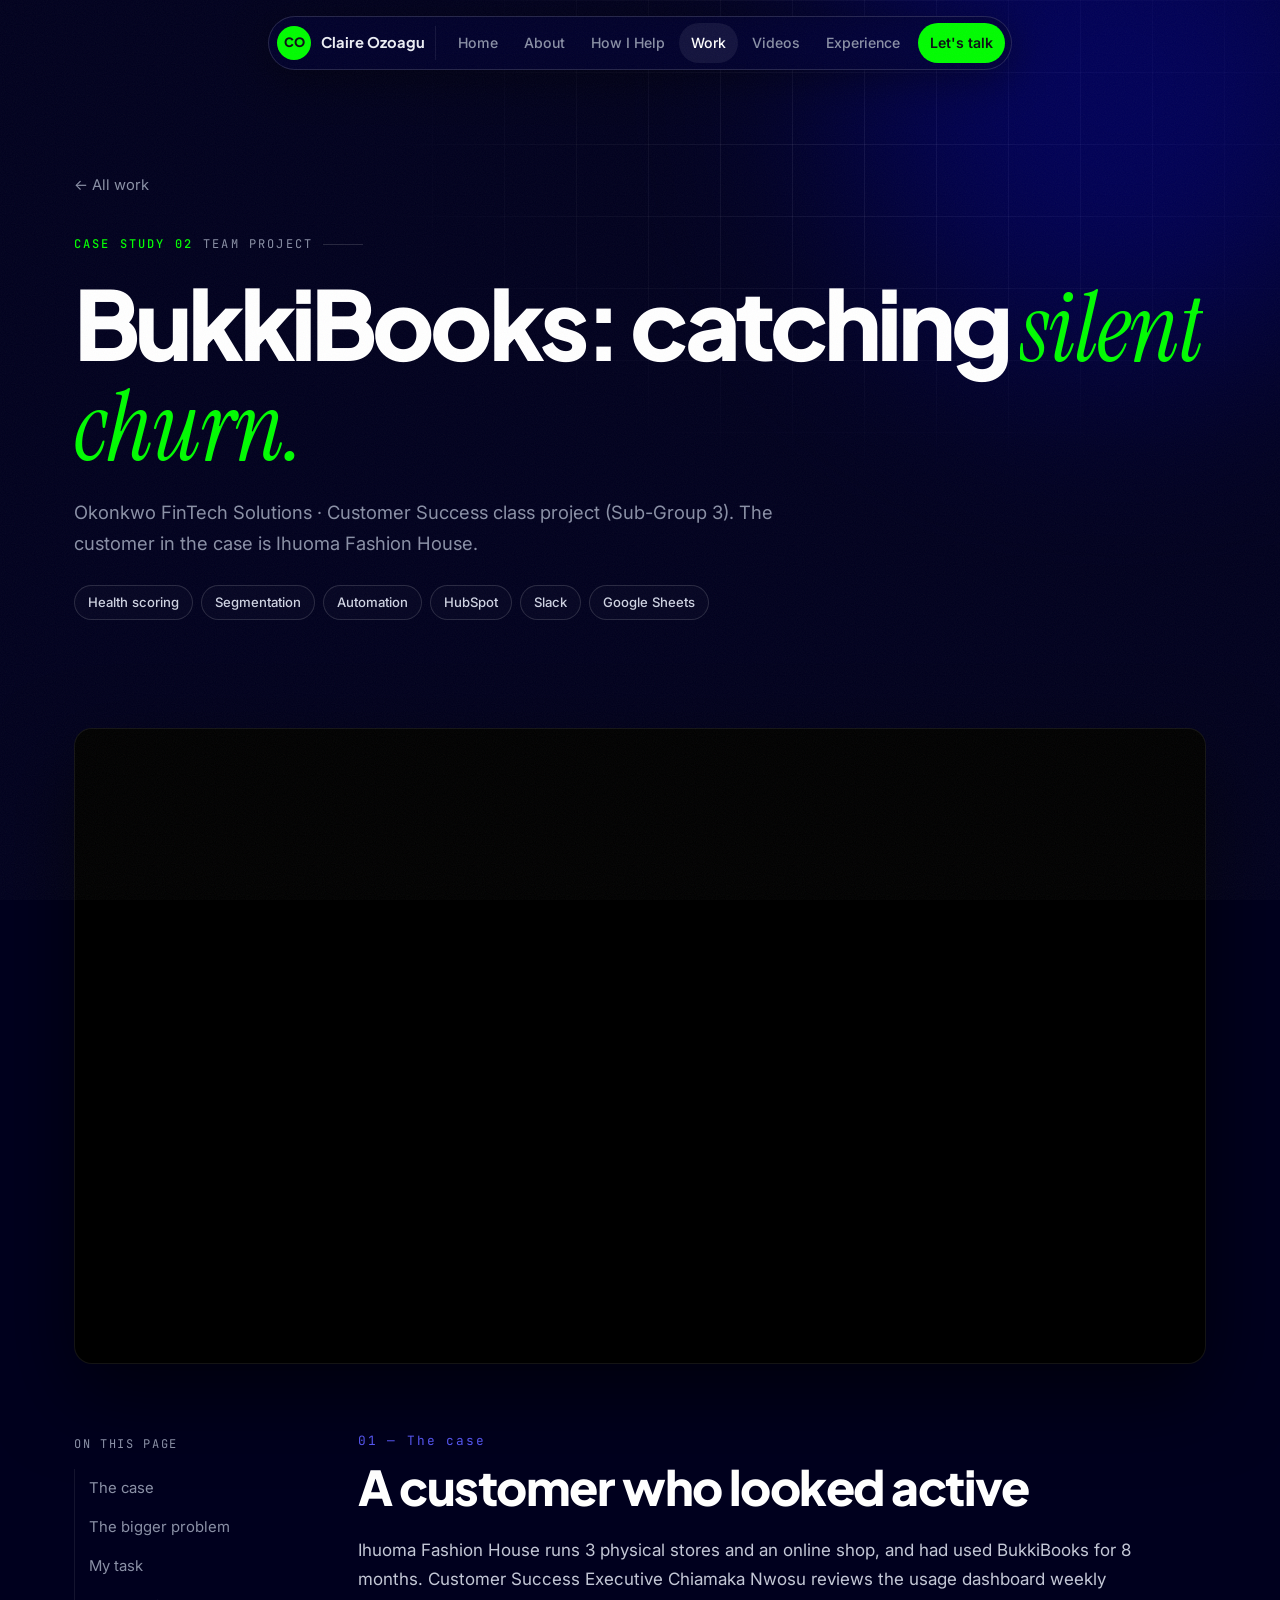
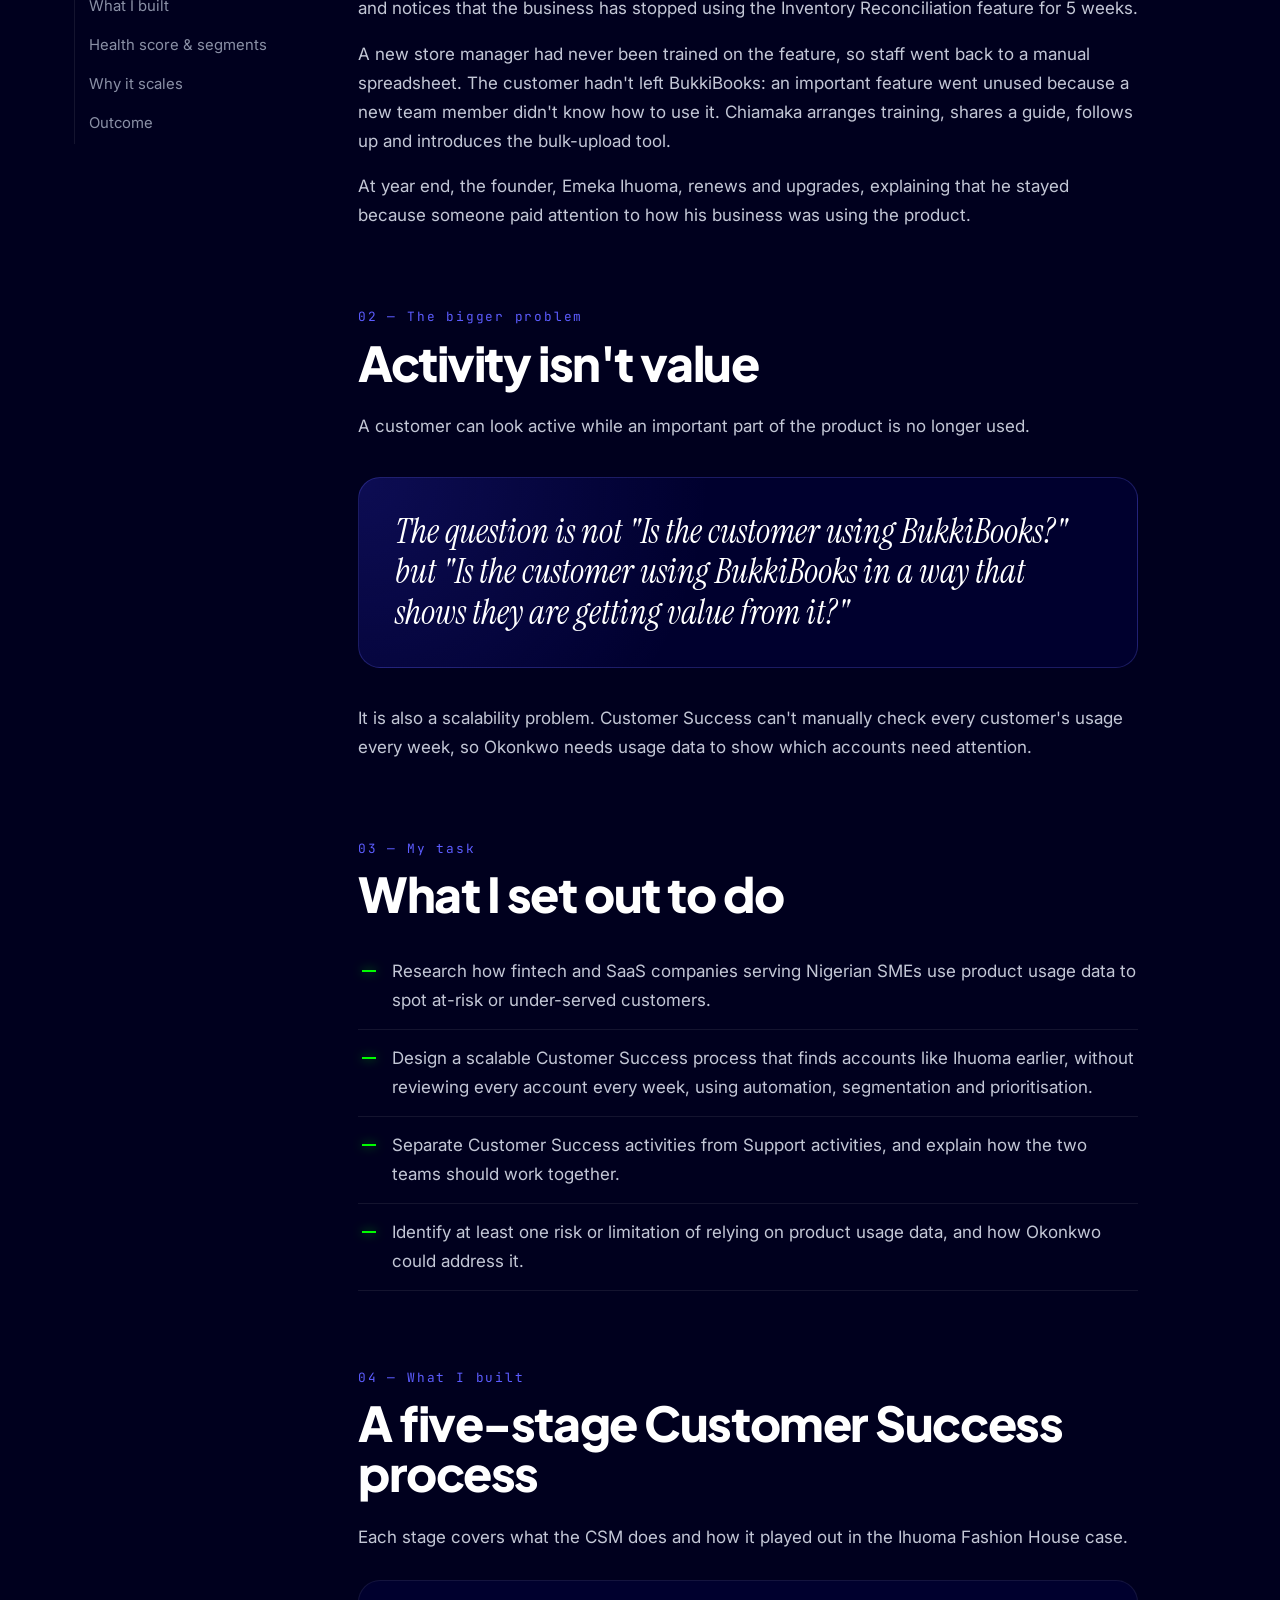
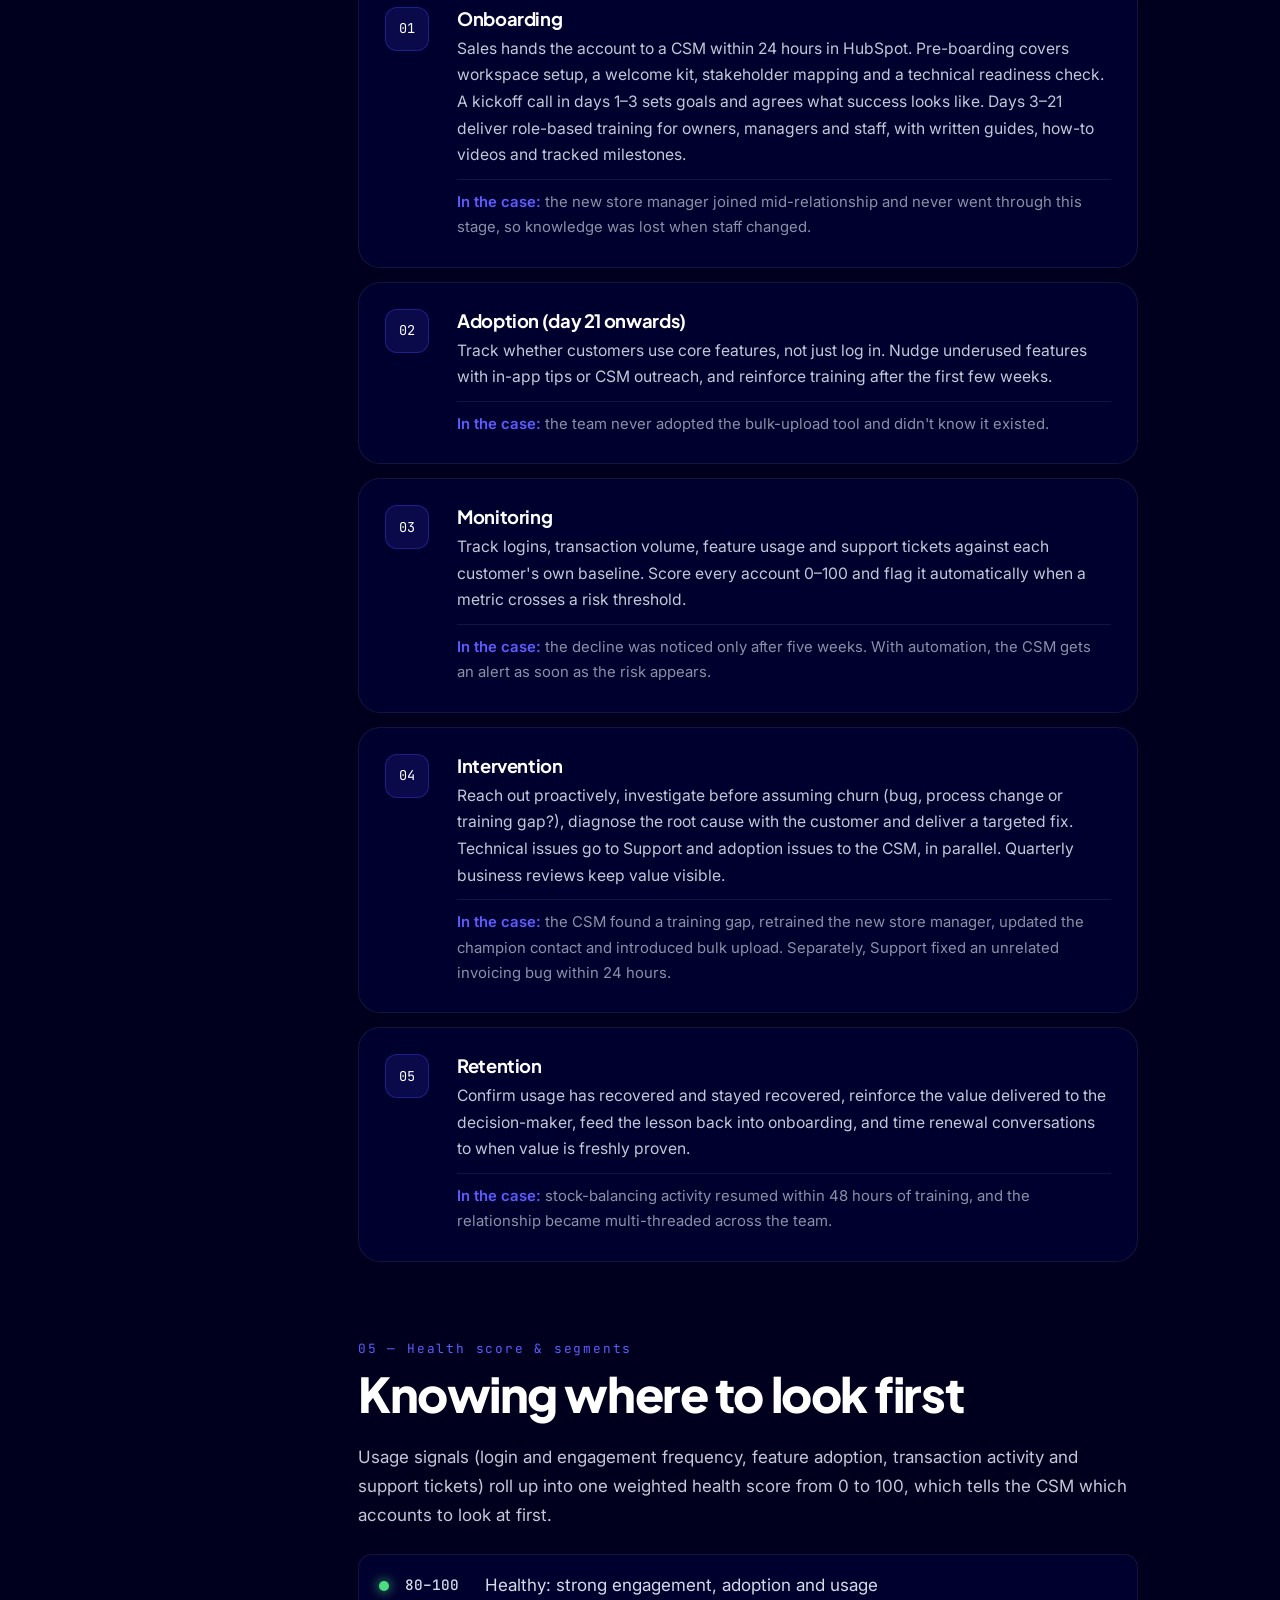
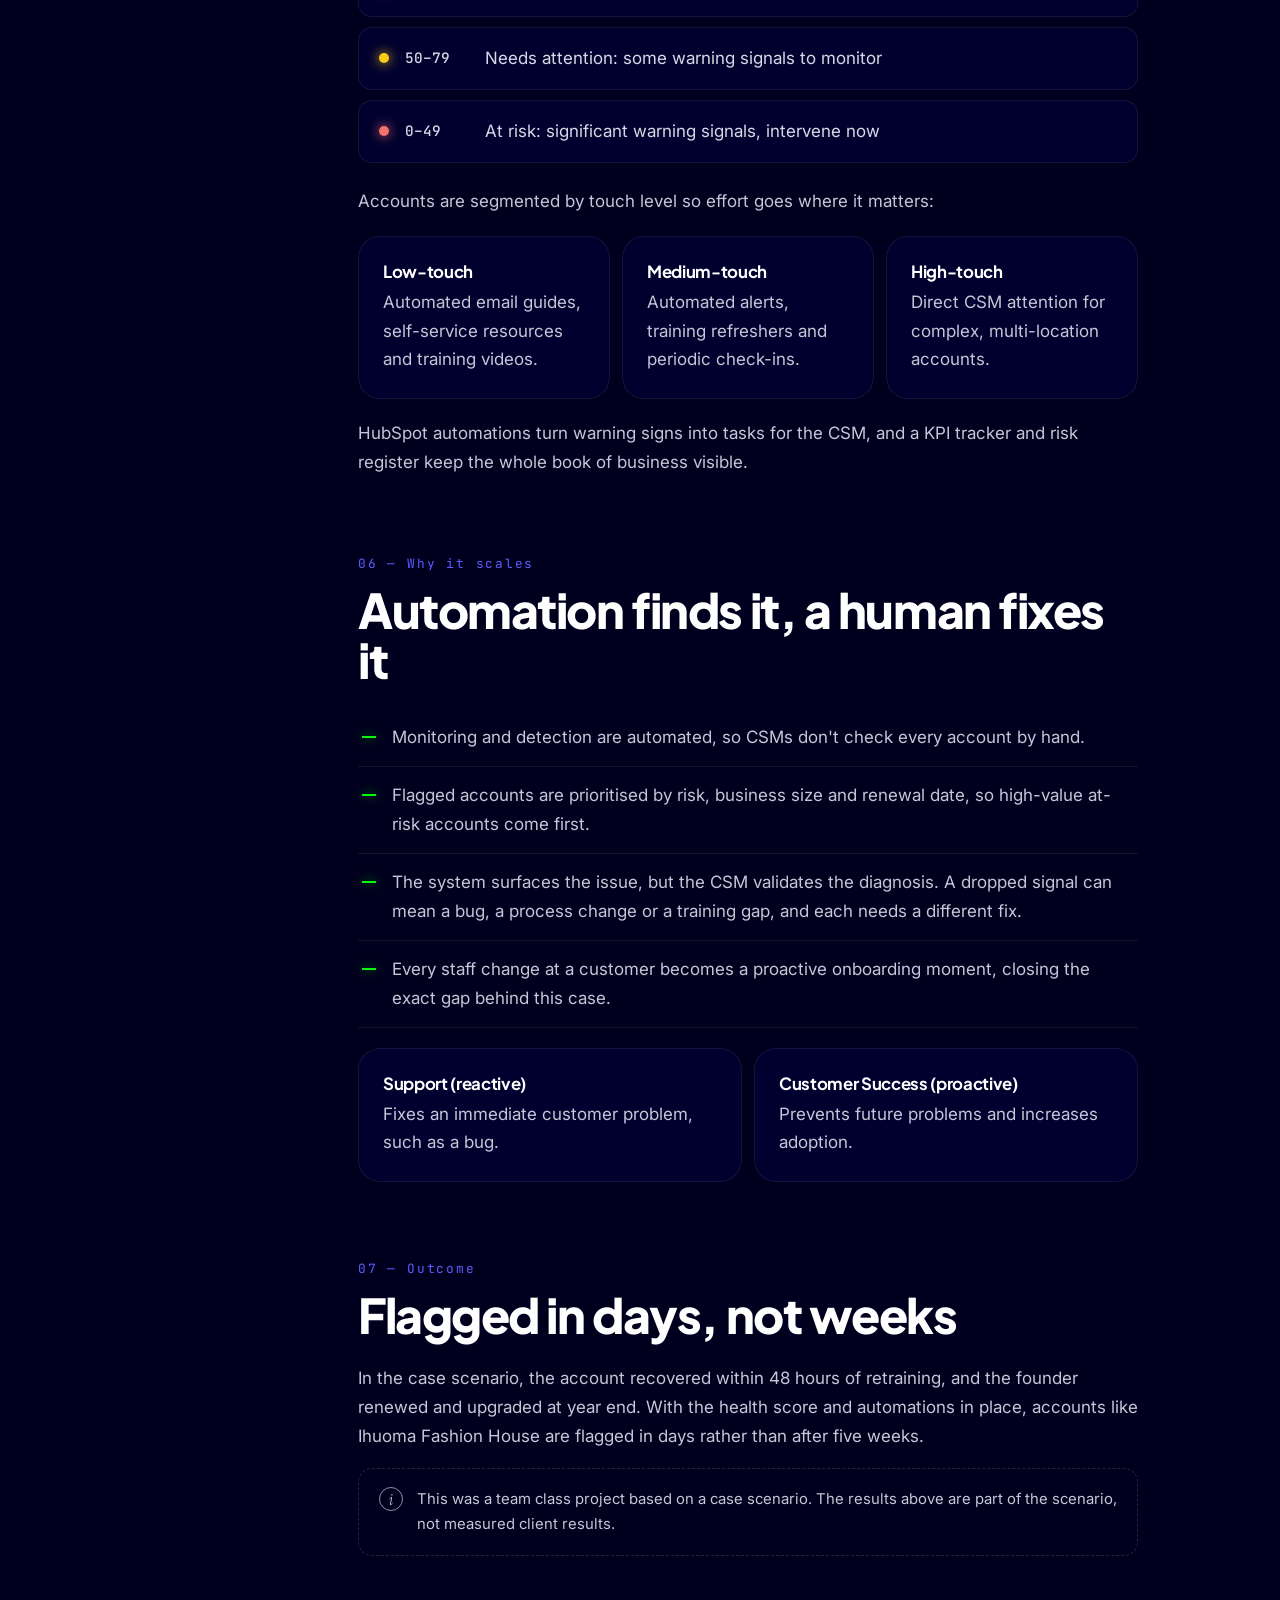
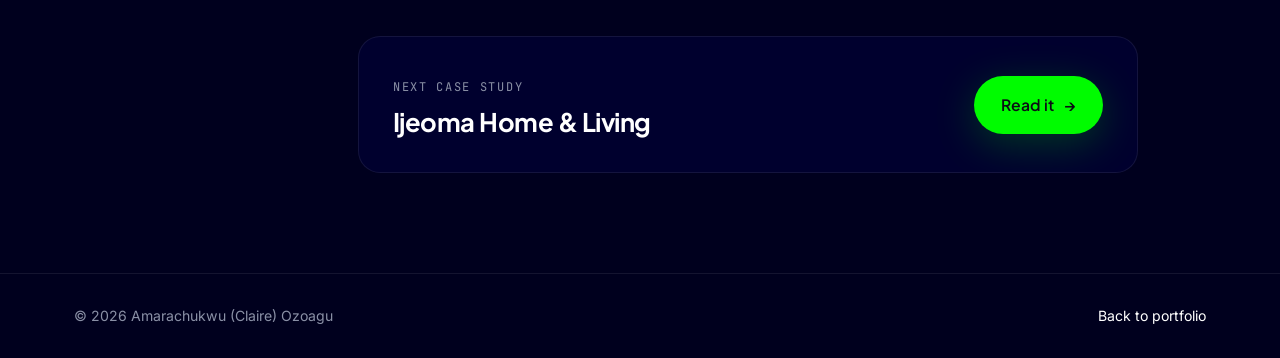
==== commit f8573c16: "Add Customer Onboarding Playbook concept case study as first work card Co-Authored-By: Claude Opus 5" ====
--- a/bukkibooks.html
+++ b/bukkibooks.html
@@ -36,7 +36,7 @@
   <span class="glow blue"></span>
   <div class="container">
     <a class="back" href="index.html#work">← All work</a>
-    <span class="kicker" style="display:flex"><b>Case study 01</b> Team project</span>
+    <span class="kicker" style="display:flex"><b>Case study 02</b> Team project</span>
     <h1>BukkiBooks: catching <em>silent churn.</em></h1>
     <p class="lead">Okonkwo FinTech Solutions · Customer Success class project (Sub-Group 3). The customer in the case is Ihuoma Fashion House.</p>
     <ul class="chips"><li>Health scoring</li><li>Segmentation</li><li>Automation</li><li>HubSpot</li><li>Slack</li><li>Google Sheets</li></ul>
--- a/style.css
+++ b/style.css
@@ -173,7 +173,10 @@
 /* ---------- About bento ---------- */
 .bento { display: grid; grid-template-columns: repeat(6, 1fr); gap: 16px; }
 .bento .story { grid-column: span 4; grid-row: span 2; padding: 40px; }
-.bento .quote-card { grid-column: span 2; grid-row: span 2; display: flex; flex-direction: column; justify-content: space-between; gap: 30px; background: linear-gradient(160deg, #0000b0 0%, #00002e 80%); }
+.bento .quote-card { grid-column: span 2; grid-row: span 2; display: flex; flex-direction: column; justify-content: flex-start; gap: 18px; background: linear-gradient(160deg, #0000b0 0%, #00002e 80%); }
+.quote-photo { margin: 0 0 6px; border-radius: 18px; overflow: hidden; border: 2px solid var(--lime); flex: 1 1 auto; min-height: 260px; max-width: 100%; box-shadow: 0 20px 50px rgba(0,0,0,.45); }
+.quote-photo img { display: block; width: 100%; height: 100%; object-fit: cover; object-position: center 18%; }
+.quote-sign { font-family: var(--mono); font-size: .75rem; letter-spacing: .14em; text-transform: uppercase; color: var(--lime); }
 .bento .focus { grid-column: span 2; }
 .story h2 { font-size: clamp(2rem, 4vw, 3.2rem); }
 .story p { font-size: 1.05rem; }
@@ -187,22 +190,23 @@
   .bento { grid-template-columns: 1fr 1fr; }
   .bento .story { grid-column: span 2; grid-row: auto; }
   .bento .quote-card { grid-column: span 2; grid-row: auto; min-height: 220px; }
+  .quote-photo { flex: none; min-height: 0; aspect-ratio: 1 / 1; max-height: 420px; }
   .bento .focus { grid-column: span 2; }
 }
 @media (max-width: 600px) { .bento .story { padding: 28px; } }
 
 /* ---------- Proof ---------- */
 .proof .glow.blue { width: 520px; height: 520px; left: 30%; top: 10%; opacity: .22; }
-.numbers { display: grid; grid-template-columns: repeat(4, 1fr); border: 1px solid var(--line); border-radius: var(--radius); background: rgba(0,0,46,.6); overflow: hidden; }
+.numbers { display: grid; grid-template-columns: repeat(3, 1fr); border: 1px solid var(--line); border-radius: var(--radius); background: rgba(0,0,46,.6); overflow: hidden; }
 .numbers > div { padding: 40px 30px; border-right: 1px solid var(--line); }
 .numbers > div:last-child { border-right: 0; }
 .numbers b { display: block; font-family: var(--sans); font-weight: 800; letter-spacing: -0.05em; font-size: clamp(3.4rem, 6vw, 5rem); line-height: 1; background: var(--grad); -webkit-background-clip: text; background-clip: text; color: transparent; margin-bottom: 18px; padding-right: .05em; }
 .numbers .what { color: #fff; font-weight: 500; line-height: 1.45; display: block; }
 .numbers small { display: block; margin-top: 14px; font-family: var(--mono); font-size: .7rem; letter-spacing: .12em; text-transform: uppercase; color: var(--muted); }
 @media (max-width: 900px) {
-  .numbers { grid-template-columns: 1fr 1fr; }
-  .numbers > div:nth-child(2) { border-right: 0; }
-  .numbers > div:nth-child(-n+2) { border-bottom: 1px solid var(--line); }
+  .numbers { grid-template-columns: 1fr; }
+  .numbers > div { border-right: 0; border-bottom: 1px solid var(--line); }
+  .numbers > div:last-child { border-bottom: 0; }
 }
 @media (max-width: 480px) {
   .numbers { grid-template-columns: 1fr; }
@@ -476,7 +480,7 @@
 .frame-inner .hero-grid { opacity: .6; }
 .frame-inner > * { position: relative; z-index: 1; }
 .frame-inner h1 { font-size: clamp(3rem, 7vw, 5.6rem); letter-spacing: -0.05em; line-height: .92; margin: 6px 0 22px; }
-.frame-inner .first-name { font-family: var(--mono); font-size: .8rem; letter-spacing: .32em; text-transform: uppercase; color: #b9bcff; }
+.frame-inner .first-name { font-family: var(--sans); font-size: clamp(1.9rem, 4.2vw, 3.2rem); font-weight: 800; letter-spacing: -0.04em; line-height: 1; text-transform: none; color: #fff; }
 .divider { display: flex; align-items: center; gap: 12px; margin: 0 0 18px; color: var(--lime); }
 .divider::before, .divider::after { content: ""; height: 1px; width: 56px; background: var(--line-strong); }
 .divider span { width: 8px; height: 8px; background: var(--lime); transform: rotate(45deg); box-shadow: 0 0 12px var(--lime); }
@@ -499,7 +503,7 @@
 }
 .photo-tag i { width: 8px; height: 8px; border-radius: 50%; background: var(--lime); box-shadow: 0 0 10px var(--lime); }
 
-.stat-strip { display: grid; grid-template-columns: repeat(4, 1fr); gap: 14px; margin-top: 18px; }
+.stat-strip { display: grid; grid-template-columns: repeat(3, 1fr); gap: 14px; margin-top: 18px; }
 .stat-strip div { border: 1px solid var(--line); background: var(--surface); border-radius: 18px; padding: 22px 24px; }
 .stat-strip b { font-family: var(--sans); font-size: 2.2rem; font-weight: 800; letter-spacing: -0.04em; color: var(--lime); display: block; line-height: 1; margin-bottom: 8px; }
 .stat-strip span { color: var(--muted); font-size: .9rem; line-height: 1.4; display: block; }
@@ -573,6 +577,7 @@
   .photo-card { order: -1; max-width: 260px; margin: 14px auto 0 14px; }
   .photo-tag { left: auto; right: -20px; bottom: 24px; }
   .stat-strip { grid-template-columns: 1fr 1fr; }
+  .stat-strip div:last-child { grid-column: span 2; }
   .tiles { grid-template-columns: 1fr 1fr; }
 }
 @media (max-width: 600px) {
@@ -590,3 +595,32 @@
 .frame-inner .first-name { display: block; margin-bottom: 4px; }
 .frame-inner .status { margin-bottom: 26px; }
 .photo-card::before { inset: auto; top: -14px; left: -14px; background: none; filter: none; border-radius: 0; border-top-left-radius: 22px; }
+
+/* Hide buttons whose link is empty in config.js */
+[hidden] { display: none !important; }
+
+/* ---------- Onboarding Playbook case study ---------- */
+.cs-hero .lead.hook { color: #fff; font-family: var(--serif); font-style: italic; font-size: clamp(1.3rem, 2.4vw, 1.7rem); line-height: 1.35; max-width: 760px; }
+.video-poster { position: absolute; inset: 0; display: block; text-decoration: none; }
+.video-poster img { width: 100%; height: 100%; object-fit: cover; display: block; transition: transform .4s ease, filter .4s ease; }
+.video-poster:hover img { transform: scale(1.02); filter: brightness(.85); }
+.video-poster .play { position: absolute; left: 50%; top: 50%; width: 84px; height: 84px; margin: -42px 0 0 -42px; border-radius: 50%; background: var(--lime); box-shadow: 0 0 0 10px rgba(0,252,0,.18), 0 12px 40px rgba(0,0,0,.5); }
+.video-poster .play::after { content: ""; position: absolute; left: 34px; top: 26px; border-style: solid; border-width: 16px 0 16px 26px; border-color: transparent transparent transparent #00001e; }
+.video-poster .poster-note { position: absolute; left: 12px; right: 12px; bottom: 12px; width: fit-content; max-width: calc(100% - 24px); margin: 0 auto; padding: 7px 14px; border-radius: 999px; background: rgba(0,0,30,.82); border: 1px solid var(--line-strong); color: #fff; font-size: .85rem; text-align: center; }
+.video-caption { margin: 14px 4px 0; font-size: .95rem; color: var(--muted); }
+.video-caption a { color: var(--lime); font-weight: 600; text-decoration: none; }
+.video-caption a:hover { text-decoration: underline; }
+.artifact-grid { display: grid; grid-template-columns: repeat(auto-fill, minmax(220px, 1fr)); gap: 14px; margin: 26px 0; }
+.artifact { display: block; text-decoration: none; background: var(--surface); border: 1px solid var(--line); border-radius: 16px; overflow: hidden; transition: border-color .25s ease, transform .25s ease; }
+.artifact:hover { border-color: var(--lime); transform: translateY(-3px); }
+.artifact img { display: block; width: 100%; aspect-ratio: 16 / 9; object-fit: cover; object-position: top; }
+.artifact span { display: block; padding: 12px 14px 14px; font-size: .82rem; color: var(--muted); }
+.artifact b { display: block; color: #fff; font-size: .98rem; margin-bottom: 2px; }
+.cs-body .shows-list li b { color: var(--lime); font-weight: 600; }
+.cs-body .cta-band { margin-top: 40px; margin-bottom: 40px; padding: 36px; }
+.feature-thumb { display: block; position: relative; border-radius: 14px; overflow: hidden; border: 1px solid var(--line); margin-bottom: 22px; aspect-ratio: 1125 / 608; }
+.feature-thumb img { width: 100%; height: 100%; object-fit: cover; display: block; transition: transform .4s ease; }
+.feature-thumb:hover img { transform: scale(1.03); }
+.feature-thumb .play { position: absolute; left: 50%; top: 50%; width: 62px; height: 62px; margin: -31px 0 0 -31px; border-radius: 50%; background: var(--lime); box-shadow: 0 0 0 8px rgba(0,252,0,.18); }
+.feature-thumb .play::after { content: ""; position: absolute; left: 25px; top: 19px; border-style: solid; border-width: 12px 0 12px 19px; border-color: transparent transparent transparent #00001e; }
+@media (max-width: 520px) { .video-poster .play { width: 60px; height: 60px; margin: -30px 0 0 -30px; } .video-poster .play::after { left: 24px; top: 18px; border-width: 12px 0 12px 19px; } .video-poster .poster-note { font-size: .72rem; } .cs-body .cta-band { padding: 26px; } }
